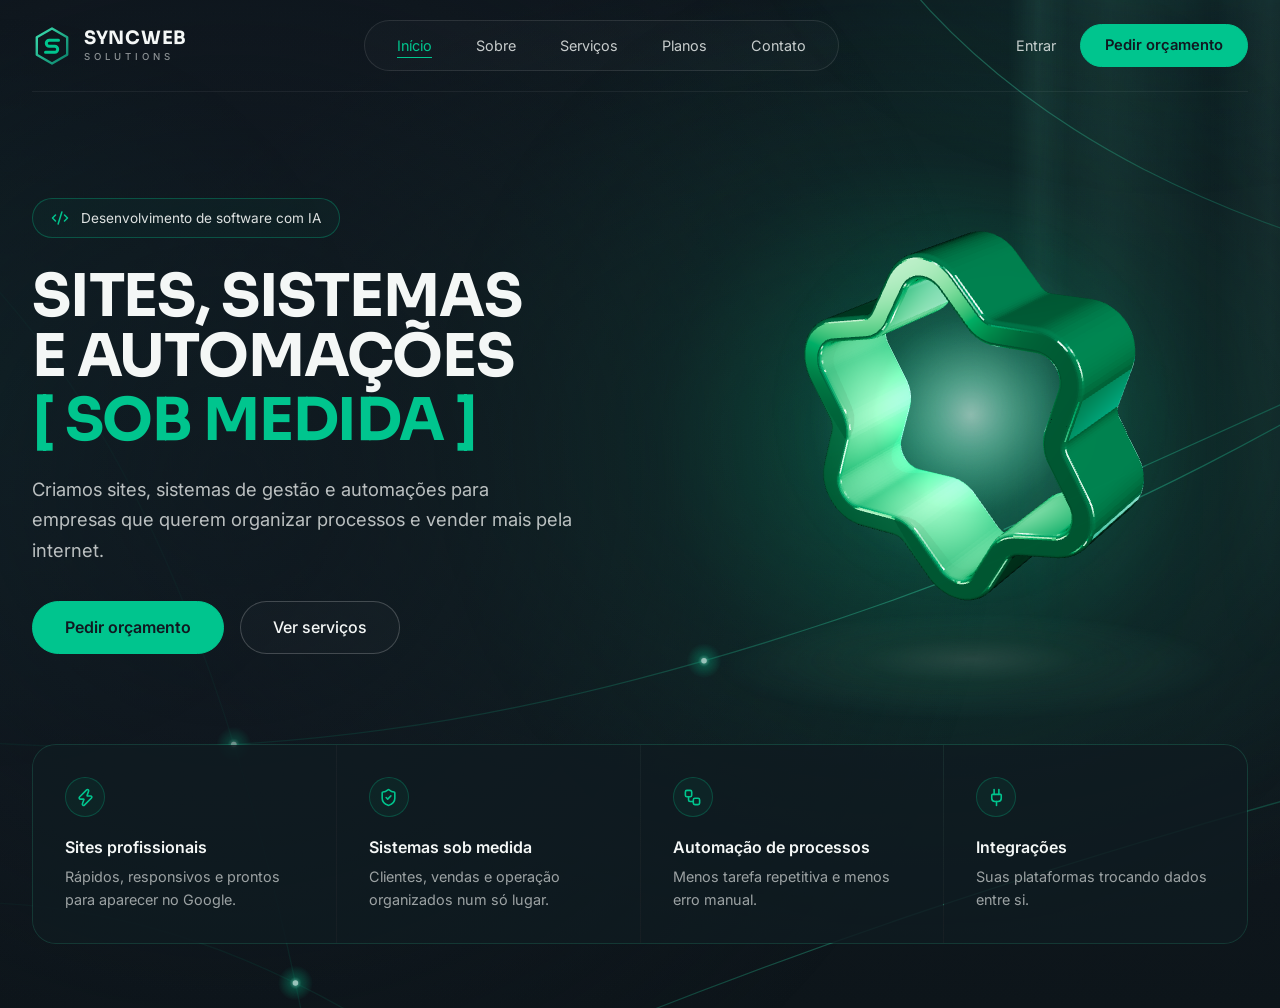
==== index.html @ 6aeb7984 "Versão inicial do site (hero + serviços) Co-Authored-By: Claude Opus 5.5 <noreply@anthropic.com>" ====
<!DOCTYPE html>
<html lang="pt-BR">
  <head>
    <meta charset="UTF-8" />
    <meta name="viewport" content="width=device-width, initial-scale=1" />
    <title>SyncWeb Solutions | Sites, sistemas e automações sob medida</title>
    <meta
      name="description"
      content="Criamos sites, sistemas de gestão e automações para empresas que querem organizar processos e vender mais pela internet."
    />
    <meta name="theme-color" content="#101820" />

    <!-- Fontes -->
    <link rel="preconnect" href="https://fonts.googleapis.com" />
    <link rel="preconnect" href="https://fonts.gstatic.com" crossorigin />
    <link
      href="https://fonts.googleapis.com/css2?family=Inter:wght@400;500;600&family=Sora:wght@600;700&display=swap"
      rel="stylesheet"
    />

    <link rel="stylesheet" href="style.css" />

    <!-- three.js (objeto 3D) fica num arquivo local: não depende de internet -->
    <script src="three.min.js" defer></script>
    <script src="script.js" defer></script>
  </head>

  <body>
    <main>
      <section class="hero" id="inicio">
        <!-- ===================== FUNDO ANIMADO ===================== -->
        <div class="sw-backdrop" aria-hidden="true">
          <!-- iluminação difusa -->
          <div class="sw-depth" style="--d: 10; --ds: 0.18">
            <div class="sw-glow sw-glow--core"></div>
            <div class="sw-glow sw-glow--top"></div>
            <div class="sw-glow sw-glow--low"></div>
            <div class="sw-glow sw-glow--left"></div>
          </div>

          <!-- feixes de luz -->
          <div class="sw-depth" style="--d: 6; --ds: 0.1">
            <div class="sw-beam sw-beam--1"></div>
            <div class="sw-beam sw-beam--2"></div>
            <div class="sw-beam sw-beam--3"></div>
          </div>

          <!-- linhas, trilhas de luz e interseções -->
          <div class="sw-depth" style="--d: 16; --ds: 0.06">
            <svg class="sw-lines" viewBox="0 0 1440 900" preserveAspectRatio="xMidYMid slice">
              <defs>
                <linearGradient id="sw-line-grad" gradientUnits="userSpaceOnUse" x1="0" y1="0" x2="1440" y2="0">
                  <stop offset="0" stop-color="#00C58E" stop-opacity="0" />
                  <stop offset="0.28" stop-color="#00C58E" stop-opacity="0.35" />
                  <stop offset="0.7" stop-color="#3DE0B0" stop-opacity="0.8" />
                  <stop offset="1" stop-color="#00C58E" stop-opacity="0.25" />
                </linearGradient>
                <radialGradient id="sw-node-glow">
                  <stop offset="0" stop-color="#9BFFE2" stop-opacity="0.9" />
                  <stop offset="0.35" stop-color="#00C58E" stop-opacity="0.35" />
                  <stop offset="1" stop-color="#00C58E" stop-opacity="0" />
                </radialGradient>
              </defs>
              <g class="sw-lines__drift">
                <g class="sw-desk-only">
                  <path class="sw-line" d="M-40.0 110.0 C220.0 210.0 380.0 430.0 470.0 960.0" pathLength="1000" style="--o:0.32;--breathe:16s;--draw-delay:0.2s"/>
                  <path class="sw-trail sw-trail--halo" d="M-40.0 110.0 C220.0 210.0 380.0 430.0 470.0 960.0" pathLength="1000" style="--dur:15s;--delay:3s"/>
                  <path class="sw-trail" d="M-40.0 110.0 C220.0 210.0 380.0 430.0 470.0 960.0" pathLength="1000" style="--dur:15s;--delay:3s"/>
                  <path class="sw-trail sw-trail--head" d="M-40.0 110.0 C220.0 210.0 380.0 430.0 470.0 960.0" pathLength="1000" style="--dur:15s;--delay:3s"/>
                </g>
                <g>
                  <path class="sw-line" d="M-80.0 600.0 C300.0 680.0 560.0 640.0 820.0 560.0 C1080.0 480.0 1260.0 380.0 1520.0 210.0" pathLength="1000" style="--o:0.55;--breathe:12s;--draw-delay:0.5s"/>
                  <path class="sw-trail sw-trail--halo" d="M-80.0 600.0 C300.0 680.0 560.0 640.0 820.0 560.0 C1080.0 480.0 1260.0 380.0 1520.0 210.0" pathLength="1000" style="--dur:11s;--delay:0.8s"/>
                  <path class="sw-trail" d="M-80.0 600.0 C300.0 680.0 560.0 640.0 820.0 560.0 C1080.0 480.0 1260.0 380.0 1520.0 210.0" pathLength="1000" style="--dur:11s;--delay:0.8s"/>
                  <path class="sw-trail sw-trail--head" d="M-80.0 600.0 C300.0 680.0 560.0 640.0 820.0 560.0 C1080.0 480.0 1260.0 380.0 1520.0 210.0" pathLength="1000" style="--dur:11s;--delay:0.8s"/>
                </g>
                <g>
                  <path class="sw-line" d="M1010.0 470.0 C1180.0 393.3 1350.0 316.7 1520.0 240.0" pathLength="1000" style="--o:0.5;--breathe:14s;--draw-delay:0.9s"/>
                  <path class="sw-dot" d="M1010.0 470.0 C1180.0 393.3 1350.0 316.7 1520.0 240.0" pathLength="1000" style="--dur:8s;--delay:1.5s"/>
                </g>
                <g>
                  <path class="sw-line" d="M480.0 960.0 C780.0 820.0 1080.0 720.0 1520.0 610.0" pathLength="1000" style="--o:0.45;--breathe:18s;--draw-delay:0.7s"/>
                  <path class="sw-trail sw-trail--halo" d="M480.0 960.0 C780.0 820.0 1080.0 720.0 1520.0 610.0" pathLength="1000" style="--dur:13s;--delay:5s"/>
                  <path class="sw-trail" d="M480.0 960.0 C780.0 820.0 1080.0 720.0 1520.0 610.0" pathLength="1000" style="--dur:13s;--delay:5s"/>
                  <path class="sw-trail sw-trail--head" d="M480.0 960.0 C780.0 820.0 1080.0 720.0 1520.0 610.0" pathLength="1000" style="--dur:13s;--delay:5s"/>
                </g>
                <g>
                  <path class="sw-line" d="M880.0 -40.0 C990.0 150.0 1200.0 250.0 1520.0 300.0" pathLength="1000" style="--o:0.4;--breathe:15s;--draw-delay:1.1s"/>
                  <path class="sw-trail sw-trail--halo" d="M880.0 -40.0 C990.0 150.0 1200.0 250.0 1520.0 300.0" pathLength="1000" style="--dur:9.5s;--delay:7s"/>
                  <path class="sw-trail" d="M880.0 -40.0 C990.0 150.0 1200.0 250.0 1520.0 300.0" pathLength="1000" style="--dur:9.5s;--delay:7s"/>
                  <path class="sw-trail sw-trail--head" d="M880.0 -40.0 C990.0 150.0 1200.0 250.0 1520.0 300.0" pathLength="1000" style="--dur:9.5s;--delay:7s"/>
                  <path class="sw-dot" d="M880.0 -40.0 C990.0 150.0 1200.0 250.0 1520.0 300.0" pathLength="1000" style="--dur:19s;--delay:2s"/>
                </g>
                <g class="sw-desk-only">
                  <path class="sw-line" d="M-40.0 800.0 C240.0 720.0 430.0 790.0 640.0 960.0" pathLength="1000" style="--o:0.3;--breathe:13s;--draw-delay:0.4s"/>
                  <path class="sw-dot" d="M-40.0 800.0 C240.0 720.0 430.0 790.0 640.0 960.0" pathLength="1000" style="--dur:17s;--delay:4s"/>
                </g>
                <g class="sw-node sw-desk-only" style="--dur:4.5s;--delay:0.0s"><circle cx="396.4" cy="641.2" r="14" fill="url(#sw-node-glow)"/><circle cx="396.4" cy="641.2" r="2.2" fill="#C9FFF0"/></g>
                <g class="sw-node sw-desk-only" style="--dur:5.6s;--delay:-1.3s"><circle cx="445.5" cy="831.4" r="14" fill="url(#sw-node-glow)"/><circle cx="445.5" cy="831.4" r="2.2" fill="#C9FFF0"/></g>
                <g class="sw-node" style="--dur:6.7s;--delay:-2.6s"><circle cx="1356.1" cy="313.9" r="14" fill="url(#sw-node-glow)"/><circle cx="1356.1" cy="313.9" r="2.2" fill="#C9FFF0"/></g>
                <g class="sw-node" style="--dur:7.8s;--delay:-3.9s"><circle cx="1410.9" cy="280.1" r="14" fill="url(#sw-node-glow)"/><circle cx="1410.9" cy="280.1" r="2.2" fill="#C9FFF0"/></g>
                <g class="sw-node" style="--dur:4.5s;--delay:-5.2s"><circle cx="1424.8" cy="282.9" r="14" fill="url(#sw-node-glow)"/><circle cx="1424.8" cy="282.9" r="2.2" fill="#C9FFF0"/></g>
                <g class="sw-node" style="--dur:5.6s;--delay:-6.5s"><circle cx="771.2" cy="574.5" r="14" fill="url(#sw-node-glow)"/><circle cx="771.2" cy="574.5" r="2.2" fill="#C9FFF0"/></g>
                <g class="sw-node" style="--dur:6.7s;--delay:-7.8s"><circle cx="1386.1" cy="300.4" r="14" fill="url(#sw-node-glow)"/><circle cx="1386.1" cy="300.4" r="2.2" fill="#C9FFF0"/></g>
              </g>
            </svg>
          </div>

          <!-- partículas -->
          <div class="sw-depth" style="--d: 26; --ds: -0.08">
            <span class="sw-particle" style="left:92.2%;top:33.1%;--s:1.4px;--o:0.71;--dx:1px;--dur:13.0s;--delay:-13.5s"></span>
            <span class="sw-particle" style="left:25.7%;top:64.8%;--s:2.1px;--o:0.76;--dx:-10px;--dur:13.4s;--delay:-12.7s"></span>
            <span class="sw-particle" style="left:50.6%;top:64.7%;--s:1.8px;--o:0.81;--dx:12px;--dur:11.1s;--delay:-9.2s"></span>
            <span class="sw-particle" style="left:31.5%;top:61.5%;--s:2.0px;--o:0.81;--dx:16px;--dur:13.4s;--delay:-6.0s"></span>
            <span class="sw-particle" style="left:17.3%;top:22.2%;--s:1.5px;--o:0.56;--dx:-8px;--dur:18.4s;--delay:-10.0s"></span>
            <span class="sw-particle" style="left:90.1%;top:14.7%;--s:1.5px;--o:0.63;--dx:0px;--dur:13.8s;--delay:-3.5s"></span>
            <span class="sw-particle" style="left:6.2%;top:39.2%;--s:1.6px;--o:0.68;--dx:17px;--dur:14.6s;--delay:-3.0s"></span>
            <span class="sw-particle" style="left:61.6%;top:39.2%;--s:1.8px;--o:0.52;--dx:1px;--dur:15.5s;--delay:-4.2s"></span>
            <span class="sw-particle" style="left:22.3%;top:79.0%;--s:2.1px;--o:0.67;--dx:1px;--dur:14.5s;--delay:-12.4s"></span>
            <span class="sw-particle" style="left:19.9%;top:66.7%;--s:1.5px;--o:0.64;--dx:-6px;--dur:13.0s;--delay:-7.0s"></span>
            <span class="sw-particle" style="left:39.1%;top:18.9%;--s:2.5px;--o:0.39;--dx:-4px;--dur:11.4s;--delay:-1.4s"></span>
            <span class="sw-particle" style="left:12.8%;top:60.6%;--s:1.3px;--o:0.58;--dx:4px;--dur:11.2s;--delay:-16.6s"></span>
            <span class="sw-particle" style="left:39.6%;top:80.8%;--s:2.6px;--o:0.73;--dx:-9px;--dur:10.1s;--delay:-4.5s"></span>
            <span class="sw-particle" style="left:48.1%;top:59.3%;--s:1.4px;--o:0.72;--dx:-0px;--dur:16.2s;--delay:-4.3s"></span>
            <span class="sw-particle" style="left:13.4%;top:39.9%;--s:2.6px;--o:0.41;--dx:-0px;--dur:10.0s;--delay:-16.4s"></span>
            <span class="sw-particle" style="left:92.3%;top:11.7%;--s:2.6px;--o:0.44;--dx:19px;--dur:15.1s;--delay:-12.2s"></span>
          </div>

          <div class="sw-grain"></div>
          <div class="sw-scrim"></div>
        </div>

        <!-- ===================== CONTEÚDO ===================== -->
        <div class="hero__inner">
          <header class="nav">
            <a href="#inicio" class="marca" aria-label="SyncWeb Solutions, página inicial">
              <svg width="40" height="40" viewBox="0 0 40 40" aria-hidden="true">
                <defs>
                  <linearGradient id="sw-logo" x1="0" y1="0" x2="1" y2="1">
                    <stop offset="0" stop-color="#3DE0B0" />
                    <stop offset="1" stop-color="#087F68" />
                  </linearGradient>
                </defs>
                <path d="M20 2.5 35.2 11.25v17.5L20 37.5 4.8 28.75v-17.5Z" fill="none" stroke="url(#sw-logo)" stroke-width="2.4" stroke-linejoin="round" />
                <path d="M26.5 14.2h-9.2a3 3 0 0 0 0 6h5.4a3 3 0 0 1 0 6h-9.2" fill="none" stroke="#00C58E" stroke-width="3" stroke-linecap="round" stroke-linejoin="round" />
              </svg>
              <span>
                <span class="marca__nome">SYNCWEB</span>
                <span class="marca__sub">SOLUTIONS</span>
              </span>
            </a>

            <nav aria-label="Principal">
              <ul class="nav__links">
                <li><a href="#inicio" aria-current="page">Início</a></li>
                <li><a href="#sobre">Sobre</a></li>
                <li><a href="#servicos">Serviços</a></li>
                <li><a href="#planos">Planos</a></li>
                <li><a href="#contato">Contato</a></li>
              </ul>
            </nav>

            <div class="nav__acoes">
              <a href="#entrar" class="nav__entrar">Entrar</a>
              <a href="#contato" class="btn btn--primario">Pedir orçamento</a>
            </div>

            <button type="button" class="nav__menu-btn" aria-expanded="false" aria-controls="menu-mobile" aria-label="Abrir menu">
              <svg class="icone icone-abrir" viewBox="0 0 24 24" aria-hidden="true"><path d="M4 5h16" /><path d="M4 12h16" /><path d="M4 19h16" /></svg>
              <svg class="icone icone-fechar" viewBox="0 0 24 24" aria-hidden="true"><path d="M18 6 6 18" /><path d="m6 6 12 12" /></svg>
            </button>

            <nav id="menu-mobile" class="nav__mobile" aria-label="Menu" hidden>
              <a href="#inicio">Início</a>
              <a href="#sobre">Sobre</a>
              <a href="#servicos">Serviços</a>
              <a href="#planos">Planos</a>
              <a href="#contato">Contato</a>
              <a href="#entrar">Entrar</a>
              <a href="#contato" class="btn btn--primario">Pedir orçamento</a>
            </nav>
          </header>

          <div class="hero__grid">
            <div class="hero__conteudo">
              <p class="selo">
                <svg class="icone" viewBox="0 0 24 24" aria-hidden="true"><path d="m18 16 4-4-4-4" /><path d="m6 8-4 4 4 4" /><path d="m14.5 4-5 16" /></svg>
                Desenvolvimento de software com IA
              </p>

              <h1 class="hero__titulo">
                Sites, sistemas<br />e automações
                <span class="hero__titulo-destaque">[ sob medida ]</span>
              </h1>

              <p class="hero__texto">
                Criamos sites, sistemas de gestão e automações para empresas que querem organizar processos e vender
                mais pela internet.
              </p>

              <div class="hero__botoes">
                <a href="#contato" class="btn btn--primario btn--grande">Pedir orçamento</a>
                <a href="#servicos" class="btn btn--secundario btn--grande">Ver serviços</a>
              </div>
            </div>

            <!-- OBJETO 3D: o script.js cria o canvas dentro de .sw-star__canvas -->
            <div class="hero__visual">
              <div class="sw-star" id="sw-star" aria-hidden="true">
                <svg class="sw-star__fallback" viewBox="0 0 200 200">
                  <defs>
                    <linearGradient id="sw-star-fill" x1="0" y1="0" x2="1" y2="1">
                      <stop offset="0" stop-color="#7dffd6" />
                      <stop offset="0.45" stop-color="#00C58E" />
                      <stop offset="1" stop-color="#087F68" />
                    </linearGradient>
                    <radialGradient id="sw-star-core">
                      <stop offset="0" stop-color="#bfffe9" stop-opacity="0.9" />
                      <stop offset="0.5" stop-color="#00C58E" stop-opacity="0.25" />
                      <stop offset="1" stop-color="#00C58E" stop-opacity="0" />
                    </radialGradient>
                  </defs>
                  <circle cx="100" cy="100" r="62" fill="url(#sw-star-core)" />
                  <path fill="url(#sw-star-fill)" fill-rule="evenodd" d="M115.35 31.39 L112.61 28.39 L109.33 26.00 L105.60 24.39 L101.62 23.62 L97.55 23.67 L93.62 24.67 L89.96 26.42 L86.78 28.95 L84.16 32.06 L81.79 35.37 L79.41 38.68 L77.04 41.98 L74.66 45.29 L72.08 48.43 L68.50 50.28 L64.46 50.79 L60.41 51.19 L56.36 51.59 L52.31 51.99 L48.26 52.40 L44.29 53.27 L40.58 54.92 L37.32 57.34 L34.66 60.41 L32.68 63.96 L31.57 67.86 L31.26 71.91 L31.86 75.93 L33.24 79.75 L34.92 83.46 L36.60 87.17 L38.28 90.88 L39.95 94.59 L41.38 98.39 L41.19 102.42 L39.61 106.17 L37.93 109.88 L36.26 113.59 L34.58 117.30 L32.90 121.01 L31.68 124.88 L31.25 128.92 L31.72 132.96 L33.04 136.79 L35.12 140.28 L37.95 143.20 L41.30 145.49 L45.08 146.98 L49.08 147.69 L53.13 148.09 L57.19 148.49 L61.24 148.89 L65.29 149.30 L69.29 149.96 L72.69 152.14 L75.15 155.38 L77.52 158.69 L79.90 162.00 L82.27 165.31 L84.65 168.61 L87.39 171.61 L90.67 174.00 L94.40 175.61 L98.38 176.38 L102.45 176.33 L106.38 175.33 L110.04 173.58 L113.22 171.05 L115.84 167.94 L118.21 164.63 L120.59 161.32 L122.96 158.02 L125.34 154.71 L127.92 151.57 L131.50 149.72 L135.54 149.21 L139.59 148.81 L143.64 148.41 L147.69 148.01 L151.74 147.60 L155.71 146.73 L159.42 145.08 L162.68 142.66 L165.34 139.59 L167.32 136.04 L168.43 132.14 L168.74 128.09 L168.14 124.07 L166.76 120.25 L165.08 116.54 L163.40 112.83 L161.72 109.12 L160.05 105.41 L158.62 101.61 L158.81 97.58 L160.39 93.83 L162.07 90.12 L163.74 86.41 L165.42 82.70 L167.10 78.99 L168.32 75.12 L168.75 71.08 L168.28 67.04 L166.96 63.21 L164.88 59.72 L162.05 56.80 L158.70 54.51 L154.92 53.02 L150.92 52.31 L146.87 51.91 L142.81 51.51 L138.76 51.11 L134.71 50.70 L130.71 50.04 L127.31 47.86 L124.85 44.62 L122.48 41.31 L120.10 38.00 L117.73 34.69 Z M110.11 35.64 L108.11 33.42 L105.98 31.86 L103.61 30.84 L101.02 30.34 L98.43 30.37 L95.91 31.01 L93.54 32.14 L91.48 33.79 L89.49 36.20 L87.27 39.31 L84.90 42.61 L82.52 45.92 L80.01 49.41 L76.33 53.67 L70.49 56.72 L65.22 57.49 L61.08 57.91 L57.03 58.31 L52.97 58.71 L49.32 59.06 L46.40 59.68 L43.99 60.75 L41.91 62.29 L40.18 64.29 L38.91 66.54 L38.21 69.05 L38.00 71.66 L38.40 74.27 L39.50 77.20 L41.07 80.68 L42.75 84.39 L44.43 88.10 L46.19 92.01 L48.04 97.34 L47.77 103.91 L45.80 108.87 L44.08 112.66 L42.41 116.37 L40.73 120.08 L39.21 123.42 L38.28 126.26 L38.00 128.88 L38.30 131.46 L39.16 133.95 L40.48 136.18 L42.30 138.03 L44.46 139.52 L46.92 140.48 L50.01 141.00 L53.80 141.37 L57.85 141.77 L61.91 142.18 L66.18 142.60 L71.72 143.66 L77.28 147.19 L80.58 151.37 L83.01 154.75 L85.38 158.06 L87.76 161.37 L89.89 164.36 L91.89 166.58 L94.02 168.14 L96.39 169.16 L98.98 169.66 L101.57 169.63 L104.09 168.99 L106.46 167.86 L108.52 166.21 L110.51 163.80 L112.73 160.69 L115.10 157.39 L117.48 154.08 L119.99 150.59 L123.67 146.33 L129.51 143.28 L134.78 142.51 L138.92 142.09 L142.97 141.69 L147.03 141.29 L150.68 140.94 L153.60 140.32 L156.01 139.25 L158.09 137.71 L159.82 135.71 L161.09 133.46 L161.79 130.95 L162.00 128.34 L161.60 125.73 L160.50 122.80 L158.93 119.32 L157.25 115.61 L155.57 111.90 L153.81 107.99 L151.96 102.66 L152.23 96.09 L154.20 91.13 L155.92 87.34 L157.59 83.63 L159.27 79.92 L160.79 76.58 L161.72 73.74 L162.00 71.12 L161.70 68.54 L160.84 66.05 L159.52 63.82 L157.70 61.97 L155.54 60.48 L153.08 59.52 L149.99 59.00 L146.20 58.63 L142.15 58.23 L138.09 57.82 L133.82 57.40 L128.28 56.34 L122.72 52.81 L119.42 48.63 L116.99 45.25 L114.62 41.94 L112.24 38.63 Z" />
                </svg>
                <div class="sw-star__canvas"></div>
              </div>
            </div>
          </div>

          <div class="diferenciais" id="servicos">
            <div class="diferencial">
              <span class="diferencial__icone">
                <svg class="icone" viewBox="0 0 24 24" aria-hidden="true"><path d="M15.914 4a1.5 1.5 0 00-2.474-1.561l-9 9A1.5 1.5 0 005.5 14h4.002a.5.5 0 01.471.666L8.086 20a1.5 1.5 0 002.475 1.56l9-9A1.5 1.5 0 0018.5 10h-3.997a.5.5 0 01-.472-.667z" /></svg>
              </span>
              <h2>Sites profissionais</h2>
              <p>Rápidos, responsivos e prontos para aparecer no Google.</p>
            </div>
            <div class="diferencial">
              <span class="diferencial__icone">
                <svg class="icone" viewBox="0 0 24 24" aria-hidden="true"><path d="M20 13c0 5-3.5 7.5-7.66 8.95a1 1 0 0 1-.67-.01C7.5 20.5 4 18 4 13V6a1 1 0 0 1 1-1c2 0 4.5-1.2 6.24-2.72a1.17 1.17 0 0 1 1.52 0C14.51 3.81 17 5 19 5a1 1 0 0 1 1 1z" /><path d="m9 12 2 2 4-4" /></svg>
              </span>
              <h2>Sistemas sob medida</h2>
              <p>Clientes, vendas e operação organizados num só lugar.</p>
            </div>
            <div class="diferencial">
              <span class="diferencial__icone">
                <svg class="icone" viewBox="0 0 24 24" aria-hidden="true"><rect width="8" height="8" x="3" y="3" rx="2" /><path d="M7 11v4a2 2 0 0 0 2 2h4" /><rect width="8" height="8" x="13" y="13" rx="2" /></svg>
              </span>
              <h2>Automação de processos</h2>
              <p>Menos tarefa repetitiva e menos erro manual.</p>
            </div>
            <div class="diferencial">
              <span class="diferencial__icone">
                <svg class="icone" viewBox="0 0 24 24" aria-hidden="true"><path d="M12 22v-5" /><path d="M15 8V2" /><path d="M17 8a1 1 0 0 1 1 1v4a4 4 0 0 1-4 4h-4a4 4 0 0 1-4-4V9a1 1 0 0 1 1-1z" /><path d="M9 8V2" /></svg>
              </span>
              <h2>Integrações</h2>
              <p>Suas plataformas trocando dados entre si.</p>
            </div>
          </div>
        </div>
      </section>
    </main>
  </body>
</html>
---- style.css ----
/* =====================================================================
   SYNCWEB SOLUTIONS | style.css
   1. Tokens e base
   2. Layout da Hero (navegação, texto, botões, diferenciais)
   3. Fundo animado (gradientes, feixes, linhas, partículas)
   4. Objeto 3D
   5. Responsivo
   6. Reduzir movimento
   ===================================================================== */

/* ---------- 1. tokens e base ---------- */
:root {
  --grafite: #101820;
  --grafite-2: #202d35;
  --esmeralda: #00c58e;
  --esmeralda-escuro: #087f68;
  --gelo: #f4f7f6;
  --gelo-80: rgba(244, 247, 246, 0.8);
  --gelo-60: rgba(244, 247, 246, 0.62);
  --borda: rgba(255, 255, 255, 0.1);

  --fonte-titulo: "Sora", "Inter", system-ui, sans-serif;
  --fonte-texto: "Inter", system-ui, -apple-system, "Segoe UI", sans-serif;

  --largura: 1280px;
  --raio: 24px;
}

*,
*::before,
*::after {
  box-sizing: border-box;
}

html {
  background: var(--grafite);
  color-scheme: dark;
  -webkit-text-size-adjust: 100%;
}

body {
  margin: 0;
  font-family: var(--fonte-texto);
  color: var(--gelo);
  background: var(--grafite);
  -webkit-font-smoothing: antialiased;
  -moz-osx-font-smoothing: grayscale;
}

a {
  color: inherit;
  text-decoration: none;
}

svg {
  display: block;
}

:focus-visible {
  outline: 2px solid var(--esmeralda);
  outline-offset: 3px;
  border-radius: 8px;
}

.icone {
  width: 20px;
  height: 20px;
  fill: none;
  stroke: currentColor;
  stroke-width: 2;
  stroke-linecap: round;
  stroke-linejoin: round;
  flex: none;
}

/* ---------- 2. layout da Hero ---------- */
.hero {
  position: relative;
  isolation: isolate;
  overflow: hidden;
  background: var(--grafite);
}

.hero__inner {
  position: relative;
  z-index: 1;
  max-width: var(--largura);
  margin: 0 auto;
  padding: 0 32px;
}

/* navegação */
.nav {
  position: relative;
  display: flex;
  align-items: center;
  justify-content: space-between;
  gap: 24px;
  padding: 20px 0;
  border-bottom: 1px solid rgba(255, 255, 255, 0.06);
}

.marca {
  display: flex;
  align-items: center;
  gap: 12px;
}
.marca__nome {
  display: block;
  font-family: var(--fonte-titulo);
  font-weight: 700;
  font-size: 1.15rem;
  letter-spacing: 0.04em;
  line-height: 1;
}
.marca__sub {
  display: block;
  margin-top: 5px;
  font-size: 0.6rem;
  font-weight: 500;
  letter-spacing: 0.42em;
  color: rgba(244, 247, 246, 0.55);
  line-height: 1;
}

.nav__links {
  display: flex;
  gap: 4px;
  margin: 0;
  padding: 6px 12px;
  list-style: none;
  border: 1px solid var(--borda);
  border-radius: 999px;
  background: rgba(255, 255, 255, 0.02);
}
.nav__links a {
  position: relative;
  display: block;
  padding: 10px 20px;
  font-size: 0.9rem;
  color: var(--gelo-80);
  border-radius: 999px;
  transition: color 0.25s ease;
}
.nav__links a:hover {
  color: var(--gelo);
}
.nav__links a[aria-current="page"] {
  color: var(--esmeralda);
}
.nav__links a[aria-current="page"]::after {
  content: "";
  position: absolute;
  left: 20px;
  right: 20px;
  bottom: 6px;
  height: 1px;
  background: var(--esmeralda);
}

.nav__acoes {
  display: flex;
  align-items: center;
  gap: 24px;
}
.nav__entrar {
  font-size: 0.9rem;
  color: var(--gelo-80);
  transition: color 0.25s ease;
}
.nav__entrar:hover {
  color: var(--gelo);
}

.nav__menu-btn {
  display: none;
  place-items: center;
  width: 44px;
  height: 44px;
  padding: 0;
  color: var(--gelo);
  background: transparent;
  border: 1px solid var(--borda);
  border-radius: 50%;
  cursor: pointer;
}
.nav__menu-btn .icone-fechar {
  display: none;
}
.nav__menu-btn[aria-expanded="true"] .icone-abrir {
  display: none;
}
.nav__menu-btn[aria-expanded="true"] .icone-fechar {
  display: block;
}

.nav__mobile {
  position: absolute;
  left: 0;
  right: 0;
  top: 100%;
  z-index: 20;
  margin-top: 8px;
  padding: 12px;
  background: rgba(32, 45, 53, 0.97);
  border: 1px solid var(--borda);
  border-radius: 18px;
  box-shadow: 0 30px 60px -20px rgba(0, 0, 0, 0.6);
}
.nav__mobile[hidden] {
  display: none;
}
.nav__mobile a:not(.btn) {
  display: block;
  padding: 13px 16px;
  color: rgba(244, 247, 246, 0.86);
  border-radius: 12px;
}
.nav__mobile a:not(.btn):hover {
  background: rgba(255, 255, 255, 0.05);
}
.nav__mobile .btn {
  width: 100%;
  justify-content: center;
  margin-top: 8px;
}

/* botões */
.btn {
  display: inline-flex;
  align-items: center;
  gap: 10px;
  padding: 12px 24px;
  font: inherit;
  font-size: 0.92rem;
  font-weight: 600;
  line-height: 1.2;
  border-radius: 999px;
  cursor: pointer;
  transition: background-color 0.25s ease, border-color 0.25s ease, box-shadow 0.35s ease, transform 0.2s ease;
}
.btn:active {
  transform: translateY(1px);
}
.btn--primario {
  color: var(--grafite);
  background: var(--esmeralda);
  border: 1px solid var(--esmeralda);
}
.btn--primario:hover {
  background: #1fd9a5;
  box-shadow: 0 0 0 6px rgba(0, 197, 142, 0.12), 0 10px 30px -8px rgba(0, 197, 142, 0.55);
}
.btn--secundario {
  color: var(--gelo);
  font-weight: 500;
  background: rgba(255, 255, 255, 0.02);
  border: 1px solid rgba(255, 255, 255, 0.2);
}
.btn--secundario:hover {
  border-color: rgba(0, 197, 142, 0.6);
  background: rgba(0, 197, 142, 0.06);
}
.btn--grande {
  padding: 16px 32px;
  font-size: 1rem;
}

/* conteúdo principal */
.hero__grid {
  display: grid;
  grid-template-columns: minmax(0, 1.02fr) minmax(0, 1fr);
  align-items: center;
  padding-top: 24px;
}

.hero__conteudo {
  max-width: 640px;
}

.selo {
  display: inline-flex;
  align-items: center;
  gap: 12px;
  margin: 0;
  padding: 10px 18px;
  font-size: 0.85rem;
  color: rgba(244, 247, 246, 0.9);
  border: 1px solid rgba(0, 197, 142, 0.3);
  border-radius: 999px;
  background: rgba(0, 197, 142, 0.04);
}
.selo .icone {
  width: 18px;
  height: 18px;
  color: var(--esmeralda);
}

.hero__titulo {
  margin: 28px 0 0;
  font-family: var(--fonte-titulo);
  font-weight: 700;
  font-size: clamp(2.35rem, 4.6vw, 4.3rem);
  line-height: 1.02;
  letter-spacing: -0.02em;
  text-transform: uppercase;
}
.hero__titulo-destaque {
  display: block;
  margin-top: 4px;
  color: var(--esmeralda);
}

.hero__texto {
  max-width: 34rem;
  margin: 24px 0 0;
  font-size: 1.15rem;
  line-height: 1.65;
  color: rgba(244, 247, 246, 0.75);
}

.hero__botoes {
  display: flex;
  flex-wrap: wrap;
  gap: 16px;
  margin-top: 36px;
}

.hero__visual {
  position: relative;
  height: 620px;
  margin-right: -48px;
}

/* faixa de diferenciais */
.diferenciais {
  display: grid;
  grid-template-columns: repeat(4, minmax(0, 1fr));
  gap: 1px;
  margin: 8px 0 64px;
  overflow: hidden;
  border: 1px solid rgba(0, 197, 142, 0.15);
  border-radius: var(--raio);
  background: rgba(255, 255, 255, 0.04);
}
.diferencial {
  padding: 32px;
  background: rgba(15, 26, 32, 0.86);
}
.diferencial__icone {
  display: grid;
  place-items: center;
  width: 40px;
  height: 40px;
  color: var(--esmeralda);
  border: 1px solid rgba(0, 197, 142, 0.25);
  border-radius: 50%;
  background: rgba(0, 197, 142, 0.06);
}
.diferencial__icone .icone {
  width: 19px;
  height: 19px;
}
.diferencial h2 {
  margin: 20px 0 0;
  font-size: 1rem;
  font-weight: 600;
}
.diferencial p {
  margin: 8px 0 0;
  font-size: 0.9rem;
  line-height: 1.6;
  color: var(--gelo-60);
}

/* ---------- 3. fundo animado ---------- */
/* Só usa transform, opacity e stroke-dashoffset: leve para a GPU. */
.sw-backdrop {
  --sw-focus-x: 70%; /* centro da iluminação (onde fica o objeto 3D) */
  --sw-focus-y: 44%;
  --sw-px: 0; /* posição do mouse (-1 a 1), escrita pelo script.js */
  --sw-py: 0;
  --sw-sy: 0; /* rolagem em px, escrita pelo script.js */

  position: absolute;
  inset: 0;
  z-index: 0;
  overflow: hidden;
  pointer-events: none;
  background:
    radial-gradient(90% 70% at var(--sw-focus-x) var(--sw-focus-y), #0f2a26 0%, rgba(16, 24, 32, 0) 70%),
    linear-gradient(180deg, #0e161d 0%, var(--grafite) 55%, #0c1419 100%);
}

/* cada camada tem uma profundidade (--d) diferente para o parallax */
.sw-depth {
  position: absolute;
  inset: -6%;
  transform: translate3d(
    calc(var(--sw-px) * var(--d, 10) * -1px),
    calc(var(--sw-py) * var(--d, 10) * -1px + var(--sw-sy) * var(--ds, 0) * 1px),
    0
  );
  transition: transform 1.6s cubic-bezier(0.16, 1, 0.3, 1);
  will-change: transform;
}

/* gradientes luminosos */
.sw-glow {
  position: absolute;
  border-radius: 50%;
  will-change: transform, opacity;
}
.sw-glow--core {
  /* luz difusa atrás do objeto 3D */
  width: min(78vmax, 1200px);
  aspect-ratio: 1;
  left: var(--sw-focus-x);
  top: var(--sw-focus-y);
  translate: -50% -50%;
  background: radial-gradient(
    closest-side,
    rgba(0, 197, 142, 0.34) 0%,
    rgba(0, 197, 142, 0.16) 32%,
    rgba(8, 127, 104, 0.08) 55%,
    rgba(8, 127, 104, 0) 100%
  );
  animation: sw-glow-core 8s ease-in-out infinite alternate; /* ciclo completo: 16 s */
}
.sw-glow--top {
  width: min(70vmax, 1000px);
  aspect-ratio: 1.3;
  right: -18%;
  top: -38%;
  background: radial-gradient(closest-side, rgba(61, 224, 176, 0.2), rgba(0, 197, 142, 0.06) 50%, rgba(0, 197, 142, 0) 100%);
  animation: sw-glow-top 9.5s ease-in-out -3s infinite alternate; /* 19 s */
}
.sw-glow--low {
  width: min(80vmax, 1200px);
  aspect-ratio: 2;
  left: 20%;
  bottom: -40%;
  background: radial-gradient(closest-side, rgba(8, 127, 104, 0.26), rgba(8, 127, 104, 0.08) 55%, rgba(8, 127, 104, 0) 100%);
  animation: sw-glow-low 10s ease-in-out -5s infinite alternate; /* 20 s */
}
.sw-glow--left {
  /* bem fraco, atrás do texto */
  width: min(60vmax, 820px);
  aspect-ratio: 1;
  left: -22%;
  top: 6%;
  background: radial-gradient(closest-side, rgba(0, 197, 142, 0.08), rgba(0, 197, 142, 0) 100%);
  animation: sw-glow-left 6.5s ease-in-out -2s infinite alternate; /* 13 s */
}

@keyframes sw-glow-core {
  0% { transform: translate3d(-3%, 2%, 0) scale(0.92); opacity: 0.8; }
  50% { transform: translate3d(1.5%, -2.5%, 0) scale(1.05); opacity: 1; }
  100% { transform: translate3d(4%, 1.5%, 0) scale(0.98); opacity: 0.88; }
}
@keyframes sw-glow-top {
  0% { transform: translate3d(0, 0, 0) scale(1); opacity: 0.7; }
  100% { transform: translate3d(-8%, 6%, 0) scale(1.12); opacity: 1; }
}
@keyframes sw-glow-low {
  0% { transform: translate3d(-6%, 0, 0) scale(1.05); opacity: 0.75; }
  100% { transform: translate3d(8%, -5%, 0) scale(0.94); opacity: 1; }
}
@keyframes sw-glow-left {
  0% { transform: translate3d(0, -3%, 0) scale(0.95); opacity: 0.6; }
  100% { transform: translate3d(5%, 4%, 0) scale(1.08); opacity: 1; }
}

/* feixes de luz no canto superior direito */
.sw-beam {
  position: absolute;
  top: -30%;
  height: 120%;
  transform-origin: 50% 0;
  background: linear-gradient(90deg, rgba(125, 255, 214, 0) 0%, rgba(125, 255, 214, 0.1) 50%, rgba(125, 255, 214, 0) 100%);
  -webkit-mask-image: linear-gradient(180deg, #000 0%, rgba(0, 0, 0, 0.6) 40%, transparent 80%);
  mask-image: linear-gradient(180deg, #000 0%, rgba(0, 0, 0, 0.6) 40%, transparent 80%);
  will-change: transform, opacity;
}
.sw-beam--1 { right: 10%; width: 16vw; --r0: 30deg; --r1: 34deg; animation: sw-beam 8.5s ease-in-out infinite alternate; }
.sw-beam--2 { right: 2%; width: 9vw; --r0: 36deg; --r1: 31deg; animation: sw-beam 7s ease-in-out -2.5s infinite alternate; }
.sw-beam--3 { right: 20%; width: 5vw; --r0: 26deg; --r1: 29deg; animation: sw-beam 9.5s ease-in-out -6s infinite alternate; }

@keyframes sw-beam {
  0% { transform: rotate(var(--r0)); opacity: 0.45; }
  100% { transform: rotate(var(--r1)); opacity: 1; }
}

/* linhas geométricas */
.sw-lines {
  position: absolute;
  inset: 0;
  width: 100%;
  height: 100%;
  overflow: visible;
}
.sw-lines__drift {
  animation: sw-lines-drift 10s ease-in-out infinite alternate; /* 20 s */
}
@keyframes sw-lines-drift {
  0% { transform: translate(-14px, 8px); }
  100% { transform: translate(16px, -10px); }
}

/* traço base: se desenha na abertura e depois "respira" */
.sw-line {
  fill: none;
  stroke: url(#sw-line-grad);
  stroke-width: 1;
  stroke-dasharray: 1000;
  stroke-dashoffset: 1000;
  opacity: var(--o, 0.4);
  animation:
    sw-line-draw 2.6s cubic-bezier(0.65, 0, 0.35, 1) var(--draw-delay, 0s) forwards,
    sw-line-breathe var(--breathe, 14s) ease-in-out calc(var(--draw-delay, 0s) + 2.6s) infinite;
}
@keyframes sw-line-draw {
  to { stroke-dashoffset: 0; }
}
@keyframes sw-line-breathe {
  0%, 100% { opacity: var(--o, 0.4); }
  50% { opacity: calc(var(--o, 0.4) * 0.45); }
}

/* trilha luminosa (cometa): halo largo + núcleo + cabeça */
.sw-trail {
  fill: none;
  stroke: #7dffd6;
  stroke-width: 1.4;
  stroke-linecap: round;
  stroke-dasharray: 70 1400;
  stroke-dashoffset: 70;
  opacity: 0;
  animation: sw-travel var(--dur, 11s) cubic-bezier(0.45, 0, 0.3, 1) var(--delay, 0s) infinite;
}
.sw-trail--halo {
  stroke: rgba(0, 197, 142, 0.35);
  stroke-width: 6;
}
.sw-trail--head {
  stroke: #e6fff7;
  stroke-width: 3;
  stroke-dasharray: 0.5 1600;
  stroke-dashoffset: 0;
  animation-name: sw-travel-head;
}
@keyframes sw-travel {
  0% { stroke-dashoffset: 70; opacity: 0; }
  8% { opacity: 1; }
  52% { opacity: 1; }
  62% { stroke-dashoffset: -1000; opacity: 0; }
  100% { stroke-dashoffset: -1000; opacity: 0; }
}
@keyframes sw-travel-head {
  0% { stroke-dashoffset: 0; opacity: 0; }
  8% { opacity: 1; }
  52% { opacity: 1; }
  62% { stroke-dashoffset: -1070; opacity: 0; }
  100% { stroke-dashoffset: -1070; opacity: 0; }
}

/* ponto de luz solitário, mais lento */
.sw-dot {
  fill: none;
  stroke: #c9fff0;
  stroke-width: 3.2;
  stroke-linecap: round;
  stroke-dasharray: 0.5 1600;
  stroke-dashoffset: 0;
  opacity: 0;
  animation: sw-dot var(--dur, 16s) linear var(--delay, 0s) infinite;
}
@keyframes sw-dot {
  0% { stroke-dashoffset: 0; opacity: 0; }
  10% { opacity: 0.9; }
  85% { opacity: 0.9; }
  100% { stroke-dashoffset: -1000; opacity: 0; }
}

/* brilho nos pontos de interseção */
.sw-node {
  transform-box: fill-box;
  transform-origin: center;
  animation: sw-node var(--dur, 5s) ease-in-out var(--delay, 0s) infinite;
}
@keyframes sw-node {
  0%, 100% { opacity: 0.35; transform: scale(0.75); }
  50% { opacity: 1; transform: scale(1.2); }
}

/* partículas */
.sw-particle {
  position: absolute;
  width: var(--s, 2px);
  height: var(--s, 2px);
  border-radius: 50%;
  background: #a8ffe6;
  box-shadow: 0 0 6px 1px rgba(0, 197, 142, 0.55);
  opacity: 0;
  animation: sw-rise var(--dur, 14s) linear var(--delay, 0s) infinite;
  will-change: transform, opacity;
}
@keyframes sw-rise {
  0% { transform: translate3d(0, 0, 0); opacity: 0; }
  15% { opacity: var(--o, 0.6); }
  80% { opacity: var(--o, 0.6); }
  100% { transform: translate3d(var(--dx, 0), -80px, 0); opacity: 0; }
}

/* acabamento: grão e véu de leitura atrás do texto */
.sw-grain {
  position: absolute;
  inset: 0;
  opacity: 0.06;
  mix-blend-mode: overlay;
  background-image: url("data:image/svg+xml,%3Csvg xmlns='http://www.w3.org/2000/svg' width='180' height='180'%3E%3Cfilter id='n'%3E%3CfeTurbulence type='fractalNoise' baseFrequency='.9' numOctaves='2' stitchTiles='stitch'/%3E%3C/filter%3E%3Crect width='100%25' height='100%25' filter='url(%23n)'/%3E%3C/svg%3E");
}
.sw-scrim {
  position: absolute;
  inset: 0;
  background: radial-gradient(60% 75% at 18% 48%, rgba(16, 24, 32, 0.72) 0%, rgba(16, 24, 32, 0.35) 55%, rgba(16, 24, 32, 0) 100%);
}

/* pausa tudo quando a Hero sai da tela (o script.js marca data-paused) */
.sw-backdrop[data-paused] *,
.sw-star[data-paused] * {
  animation-play-state: paused !important;
}

/* ---------- 4. objeto 3D ---------- */
.sw-star {
  position: relative;
  width: 100%;
  height: 100%;
}
.sw-star__canvas {
  position: absolute;
  inset: 0;
  opacity: 0;
  transition: opacity 1.2s ease;
}
.sw-star.is-ready .sw-star__canvas {
  opacity: 1;
}
/* estrela em SVG: aparece enquanto o 3D carrega, ou se o navegador não tiver WebGL */
.sw-star__fallback {
  position: absolute;
  left: 50%;
  top: 50%;
  width: min(68%, 440px);
  translate: -50% -50%;
  filter: drop-shadow(0 30px 40px rgba(0, 0, 0, 0.45)) drop-shadow(0 0 30px rgba(0, 197, 142, 0.35));
  opacity: 0;
  animation: sw-fallback-in 0.6s ease 0.4s forwards, sw-float 8s ease-in-out infinite;
  transition: opacity 0.8s ease;
}
.sw-star.is-ready .sw-star__fallback {
  opacity: 0 !important;
  animation: none;
}
.sw-star.is-failed .sw-star__fallback {
  opacity: 0.95;
  animation: sw-float 8s ease-in-out infinite;
}
@keyframes sw-fallback-in {
  to { opacity: 0.9; }
}
@keyframes sw-float {
  0%, 100% { transform: translate3d(0, 6px, 0) rotate(-1.5deg); }
  50% { transform: translate3d(0, -8px, 0) rotate(1.5deg); }
}

/* ---------- 5. responsivo ---------- */
@media (max-width: 1100px) {
  .nav__links a {
    padding: 10px 14px;
  }
  .nav__links a[aria-current="page"]::after {
    left: 14px;
    right: 14px;
  }
}

@media (max-width: 1023px) {
  .hero__inner {
    padding: 0 24px;
  }
  .nav__links,
  .nav__acoes {
    display: none;
  }
  .nav__menu-btn {
    display: grid;
  }
  .hero__grid {
    grid-template-columns: 1fr;
    padding-top: 56px;
  }
  .hero__visual {
    height: 430px;
    margin: 0 -24px;
  }
  .diferenciais {
    grid-template-columns: repeat(2, minmax(0, 1fr));
  }
  .sw-backdrop {
    --sw-focus-x: 50%;
    --sw-focus-y: 64%;
  }
  .sw-scrim {
    background: radial-gradient(95% 55% at 50% 24%, rgba(16, 24, 32, 0.72) 0%, rgba(16, 24, 32, 0) 100%);
  }
  .sw-beam--3 {
    display: none;
  }
}

@media (max-width: 640px) {
  .hero__inner {
    padding: 0 20px;
  }
  .hero__grid {
    padding-top: 44px;
  }
  .selo {
    font-size: 0.8rem;
    padding: 9px 14px;
  }
  .hero__texto {
    font-size: 1.05rem;
  }
  .btn--grande {
    padding: 15px 26px;
  }
  .hero__visual {
    height: 360px;
    margin: 0 -20px;
  }
  .diferenciais {
    grid-template-columns: 1fr;
    margin-bottom: 48px;
  }
  .diferencial {
    padding: 24px;
  }
}

@media (max-width: 767px) {
  .sw-desk-only,
  .sw-particle:nth-child(n + 9) {
    display: none;
  }
  .sw-beam--1 { width: 34vw; }
  .sw-beam--2 { width: 18vw; }
  .sw-lines__drift { animation-duration: 14s; }
}

/* ---------- 6. reduzir movimento ---------- */
@media (prefers-reduced-motion: reduce) {
  .sw-backdrop *,
  .sw-star *,
  .btn {
    animation: none !important;
    transition: none !important;
  }
  .sw-depth {
    transform: none !important;
  }
  .sw-line {
    stroke-dashoffset: 0;
  }
  .sw-trail,
  .sw-dot,
  .sw-particle {
    display: none;
  }
  .sw-star__fallback {
    opacity: 0.9;
  }
}
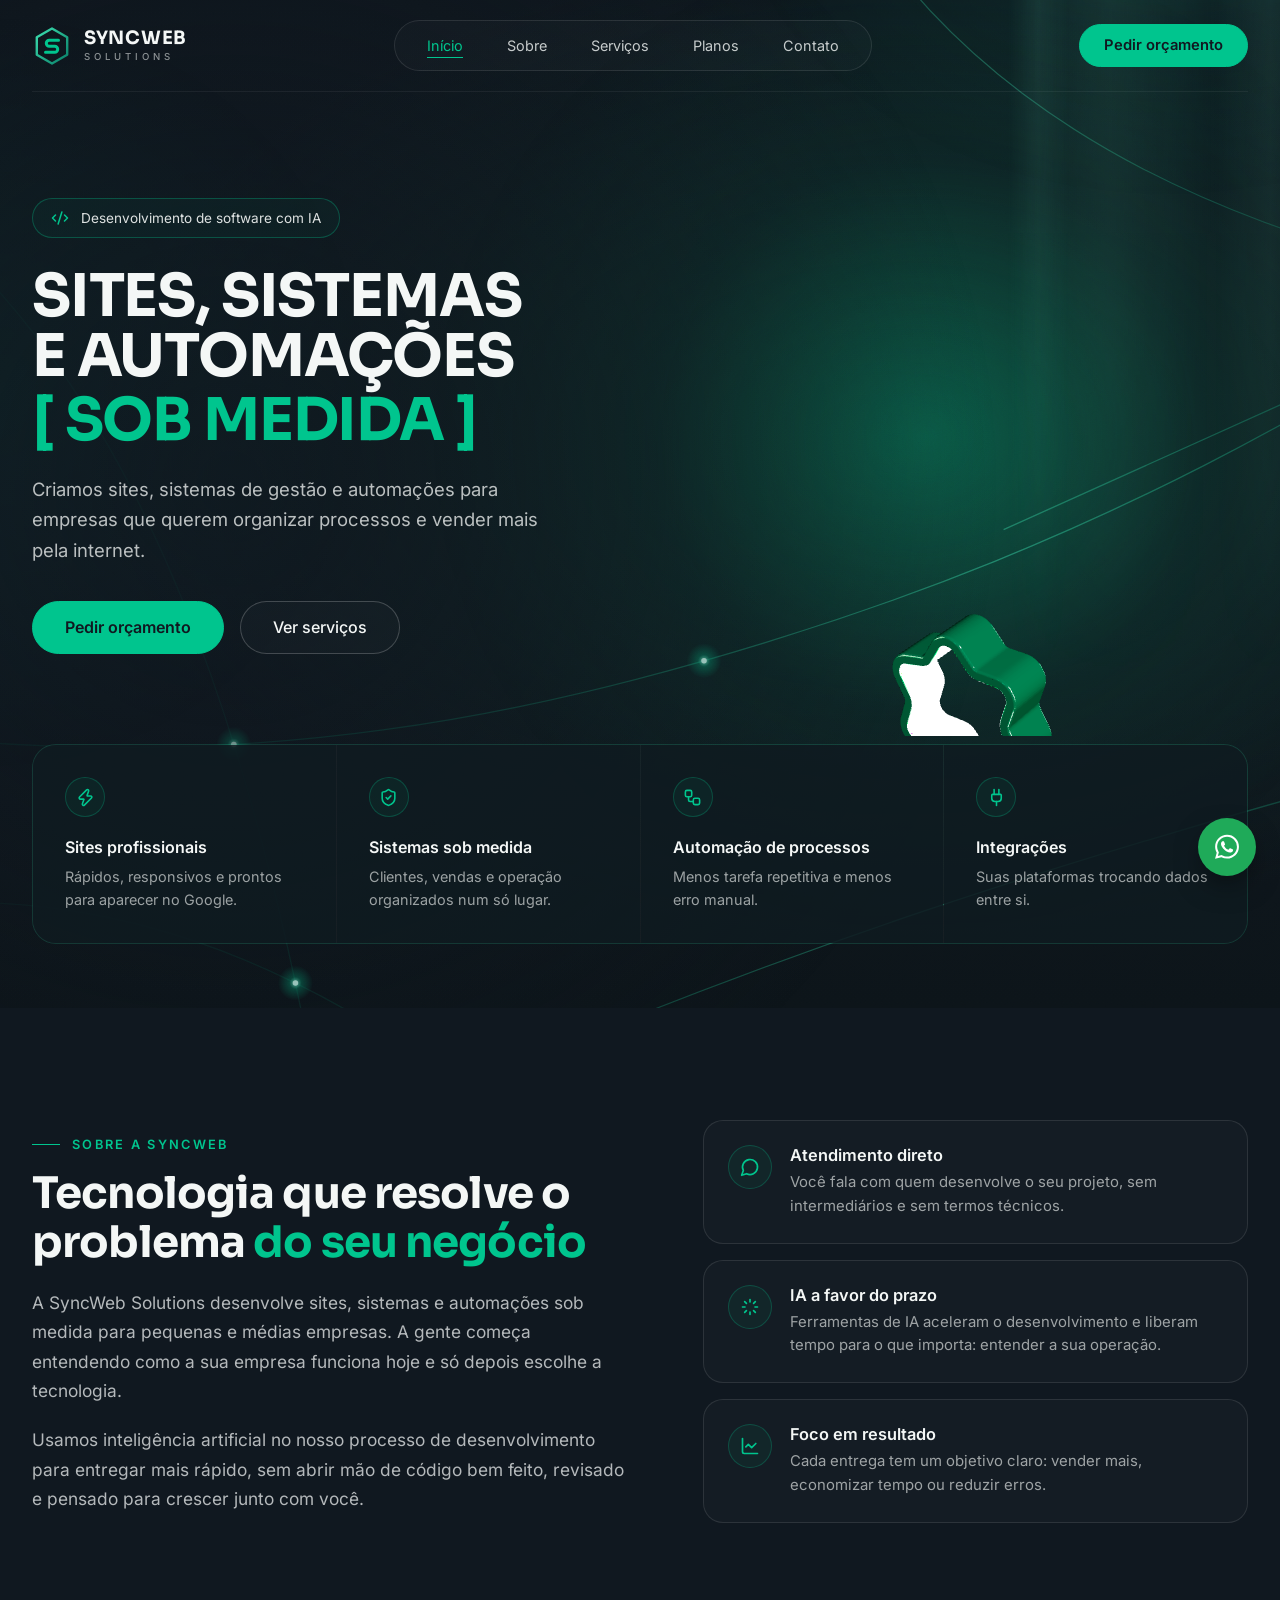
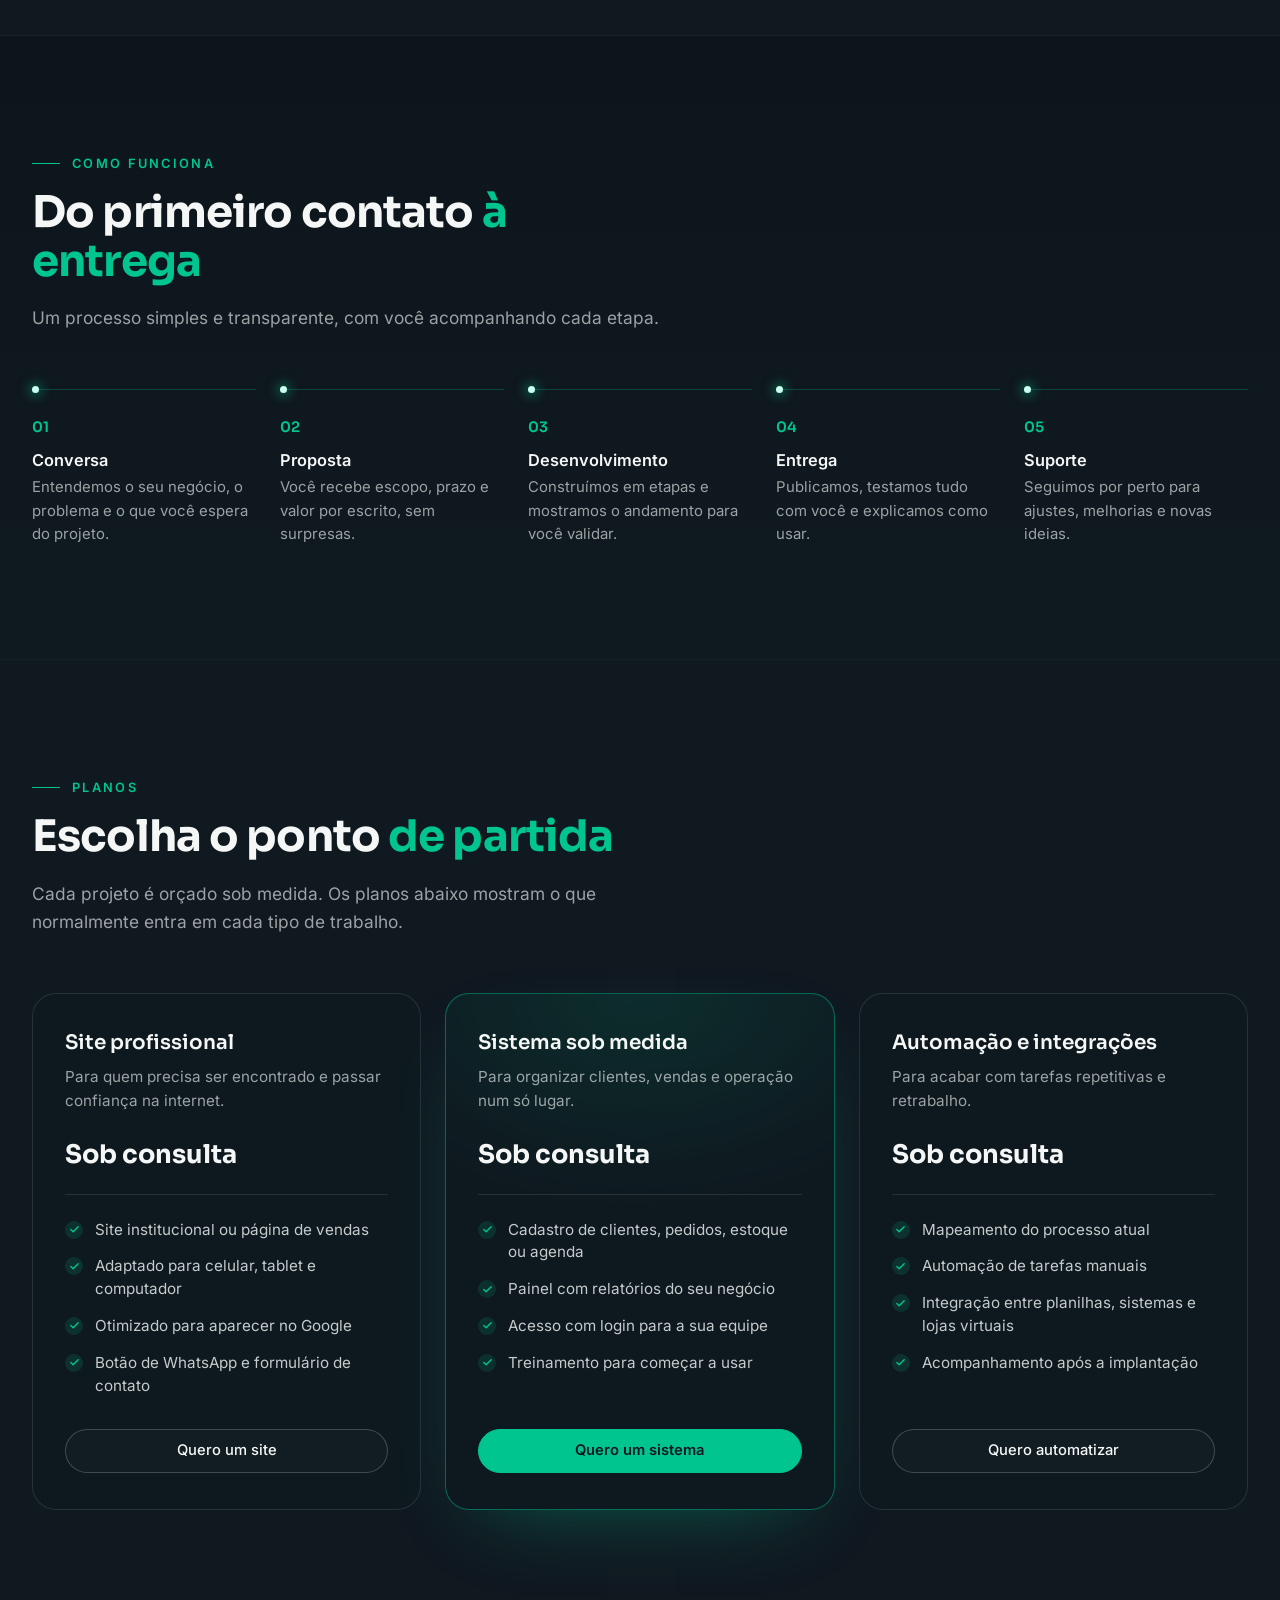
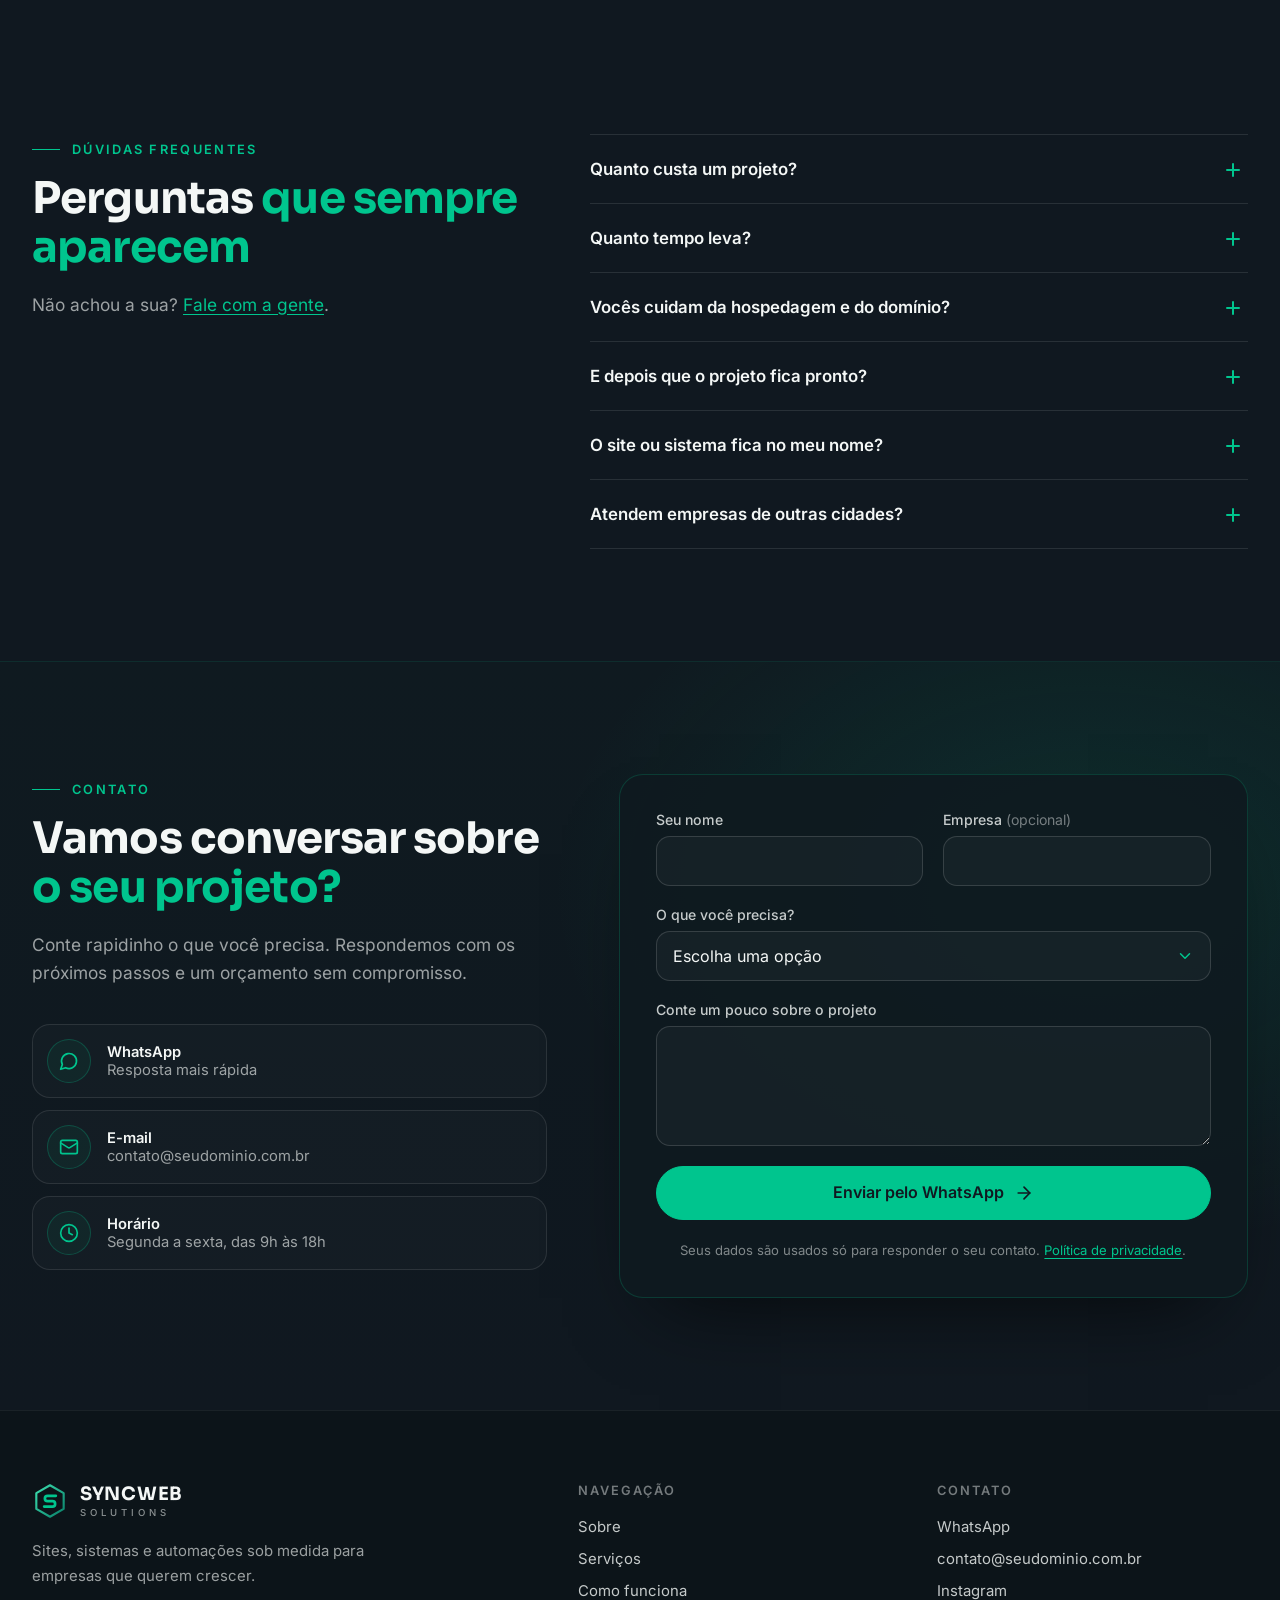
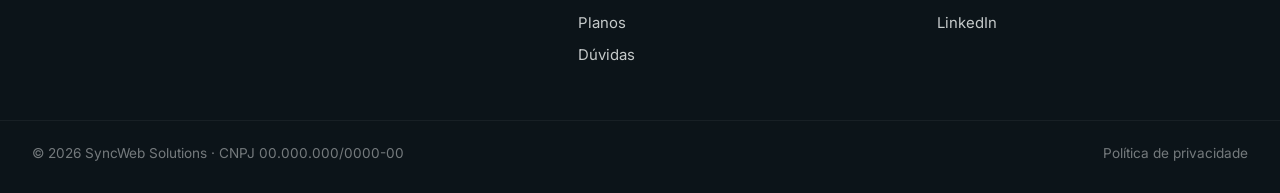
==== commit f4e87d46: "Adiciona seções, SEO, contato via WhatsApp e melhorias de desempenho - Novas seções: Sobre, Como fun" ====
--- a/index.html
+++ b/index.html
@@ -10,22 +10,72 @@
     />
     <meta name="theme-color" content="#101820" />
 
-    <!-- Fontes -->
-    <link rel="preconnect" href="https://fonts.googleapis.com" />
-    <link rel="preconnect" href="https://fonts.gstatic.com" crossorigin />
-    <link
-      href="https://fonts.googleapis.com/css2?family=Inter:wght@400;500;600&family=Sora:wght@600;700&display=swap"
-      rel="stylesheet"
+    <!--
+      TROCAR: substitua "https://www.seudominio.com.br" pelo domínio real do site
+      aqui no <head>, no robots.txt e no sitemap.xml.
+    -->
+    <link rel="canonical" href="https://www.seudominio.com.br/" />
+
+    <!-- Ícones -->
+    <link rel="icon" href="favicon.svg" type="image/svg+xml" />
+    <link rel="icon" href="favicon-32.png" type="image/png" sizes="32x32" />
+    <link rel="apple-touch-icon" href="apple-touch-icon.png" />
+
+    <!-- Compartilhamento (WhatsApp, LinkedIn, Facebook, X) -->
+    <meta property="og:type" content="website" />
+    <meta property="og:locale" content="pt_BR" />
+    <meta property="og:site_name" content="SyncWeb Solutions" />
+    <meta property="og:title" content="SyncWeb Solutions | Sites, sistemas e automações sob medida" />
+    <meta
+      property="og:description"
+      content="Criamos sites, sistemas de gestão e automações para empresas que querem organizar processos e vender mais pela internet."
     />
+    <meta property="og:url" content="https://www.seudominio.com.br/" />
+    <meta property="og:image" content="https://www.seudominio.com.br/og-image.png" />
+    <meta property="og:image:width" content="1200" />
+    <meta property="og:image:height" content="630" />
+    <meta property="og:image:alt" content="SyncWeb Solutions: sites, sistemas e automações sob medida" />
+    <meta name="twitter:card" content="summary_large_image" />
+
+    <!-- Dados estruturados para o Google -->
+    <script type="application/ld+json">
+      {
+        "@context": "https://schema.org",
+        "@type": "ProfessionalService",
+        "name": "SyncWeb Solutions",
+        "url": "https://www.seudominio.com.br/",
+        "logo": "https://www.seudominio.com.br/apple-touch-icon.png",
+        "image": "https://www.seudominio.com.br/og-image.png",
+        "description": "Criamos sites, sistemas de gestão e automações para empresas que querem organizar processos e vender mais pela internet.",
+        "areaServed": "BR",
+        "email": "contato@seudominio.com.br",
+        "telephone": "+55-00-00000-0000",
+        "knowsAbout": ["Desenvolvimento de sites", "Sistemas de gestão", "Automação de processos", "Integrações"]
+      }
+    </script>
+
+    <!-- Fontes: ficam na pasta /fonts (sem depender do Google Fonts) -->
+    <link rel="preload" href="fonts/inter-latin.woff2" as="font" type="font/woff2" crossorigin />
+    <link rel="preload" href="fonts/sora-latin.woff2" as="font" type="font/woff2" crossorigin />
 
     <link rel="stylesheet" href="style.css" />
-
-    <!-- three.js (objeto 3D) fica num arquivo local: não depende de internet -->
-    <script src="three.min.js" defer></script>
+    <!-- avisa o CSS que o JavaScript está ativo (animações de entrada) -->
+    <script>document.documentElement.classList.add("js");</script>
+
+    <!-- o three.js (objeto 3D) é carregado pelo script.js depois que a página aparece -->
     <script src="script.js" defer></script>
+
+    <!--
+      Estatísticas sem cookies (opcional). Crie uma conta no Plausible (plausible.io)
+      ou Umami (umami.is) e descomente a linha correspondente:
+      <script defer data-domain="seudominio.com.br" src="https://plausible.io/js/script.js"></script>
+    -->
   </head>
 
-  <body>
+  <body data-whatsapp="5500000000000">
+    <!-- TROCAR: data-whatsapp acima = número com DDI + DDD, só dígitos (ex.: 5511987654321) -->
+    <a class="pular" href="#conteudo">Pular para o conteúdo</a>
+
     <main>
       <section class="hero" id="inicio">
         <!-- ===================== FUNDO ANIMADO ===================== -->
@@ -161,7 +211,6 @@
             </nav>
 
             <div class="nav__acoes">
-              <a href="#entrar" class="nav__entrar">Entrar</a>
               <a href="#contato" class="btn btn--primario">Pedir orçamento</a>
             </div>
 
@@ -176,12 +225,11 @@
               <a href="#servicos">Serviços</a>
               <a href="#planos">Planos</a>
               <a href="#contato">Contato</a>
-              <a href="#entrar">Entrar</a>
               <a href="#contato" class="btn btn--primario">Pedir orçamento</a>
             </nav>
           </header>
 
-          <div class="hero__grid">
+          <div class="hero__grid" id="conteudo" tabindex="-1">
             <div class="hero__conteudo">
               <p class="selo">
                 <svg class="icone" viewBox="0 0 24 24" aria-hidden="true"><path d="m18 16 4-4-4-4" /><path d="m6 8-4 4 4 4" /><path d="m14.5 4-5 16" /></svg>
@@ -228,38 +276,424 @@
             </div>
           </div>
 
-          <div class="diferenciais" id="servicos">
+          <section class="diferenciais" id="servicos" aria-labelledby="servicos-titulo">
+            <h2 class="sr-only" id="servicos-titulo">Serviços</h2>
             <div class="diferencial">
               <span class="diferencial__icone">
                 <svg class="icone" viewBox="0 0 24 24" aria-hidden="true"><path d="M15.914 4a1.5 1.5 0 00-2.474-1.561l-9 9A1.5 1.5 0 005.5 14h4.002a.5.5 0 01.471.666L8.086 20a1.5 1.5 0 002.475 1.56l9-9A1.5 1.5 0 0018.5 10h-3.997a.5.5 0 01-.472-.667z" /></svg>
               </span>
-              <h2>Sites profissionais</h2>
+              <h3>Sites profissionais</h3>
               <p>Rápidos, responsivos e prontos para aparecer no Google.</p>
             </div>
             <div class="diferencial">
               <span class="diferencial__icone">
                 <svg class="icone" viewBox="0 0 24 24" aria-hidden="true"><path d="M20 13c0 5-3.5 7.5-7.66 8.95a1 1 0 0 1-.67-.01C7.5 20.5 4 18 4 13V6a1 1 0 0 1 1-1c2 0 4.5-1.2 6.24-2.72a1.17 1.17 0 0 1 1.52 0C14.51 3.81 17 5 19 5a1 1 0 0 1 1 1z" /><path d="m9 12 2 2 4-4" /></svg>
               </span>
-              <h2>Sistemas sob medida</h2>
+              <h3>Sistemas sob medida</h3>
               <p>Clientes, vendas e operação organizados num só lugar.</p>
             </div>
             <div class="diferencial">
               <span class="diferencial__icone">
                 <svg class="icone" viewBox="0 0 24 24" aria-hidden="true"><rect width="8" height="8" x="3" y="3" rx="2" /><path d="M7 11v4a2 2 0 0 0 2 2h4" /><rect width="8" height="8" x="13" y="13" rx="2" /></svg>
               </span>
-              <h2>Automação de processos</h2>
+              <h3>Automação de processos</h3>
               <p>Menos tarefa repetitiva e menos erro manual.</p>
             </div>
             <div class="diferencial">
               <span class="diferencial__icone">
                 <svg class="icone" viewBox="0 0 24 24" aria-hidden="true"><path d="M12 22v-5" /><path d="M15 8V2" /><path d="M17 8a1 1 0 0 1 1 1v4a4 4 0 0 1-4 4h-4a4 4 0 0 1-4-4V9a1 1 0 0 1 1-1z" /><path d="M9 8V2" /></svg>
               </span>
-              <h2>Integrações</h2>
+              <h3>Integrações</h3>
               <p>Suas plataformas trocando dados entre si.</p>
             </div>
-          </div>
+          </section>
+        </div>
+      </section>
+
+      <!-- ===================== SOBRE ===================== -->
+      <section class="secao" id="sobre" aria-labelledby="sobre-titulo">
+        <div class="secao__inner sobre">
+          <div class="sobre__texto" data-revelar>
+            <p class="secao__rotulo">Sobre a SyncWeb</p>
+            <h2 class="secao__titulo" id="sobre-titulo">Tecnologia que resolve o problema <span>do seu negócio</span></h2>
+            <!-- TROCAR: conte aqui quem está por trás da SyncWeb (nome, experiência, cidade) -->
+            <p>
+              A SyncWeb Solutions desenvolve sites, sistemas e automações sob medida para pequenas e médias empresas. A
+              gente começa entendendo como a sua empresa funciona hoje e só depois escolhe a tecnologia.
+            </p>
+            <p>
+              Usamos inteligência artificial no nosso processo de desenvolvimento para entregar mais rápido, sem abrir mão de
+              código bem feito, revisado e pensado para crescer junto com você.
+            </p>
+          </div>
+
+          <ul class="pilares" role="list">
+            <li class="pilar" data-revelar>
+              <span class="pilar__icone"><svg class="icone" viewBox="0 0 24 24" aria-hidden="true"><path d="M7.9 20A9 9 0 1 0 4 16.1L2 22Z" /></svg></span>
+              <div>
+                <h3>Atendimento direto</h3>
+                <p>Você fala com quem desenvolve o seu projeto, sem intermediários e sem termos técnicos.</p>
+              </div>
+            </li>
+            <li class="pilar" data-revelar>
+              <span class="pilar__icone"><svg class="icone" viewBox="0 0 24 24" aria-hidden="true"><path d="M12 3v3" /><path d="M18.4 5.6l-2.1 2.1" /><path d="M21 12h-3" /><path d="M18.4 18.4l-2.1-2.1" /><path d="M12 21v-3" /><path d="M5.6 18.4l2.1-2.1" /><path d="M3 12h3" /><path d="M5.6 5.6l2.1 2.1" /></svg></span>
+              <div>
+                <h3>IA a favor do prazo</h3>
+                <p>Ferramentas de IA aceleram o desenvolvimento e liberam tempo para o que importa: entender a sua operação.</p>
+              </div>
+            </li>
+            <li class="pilar" data-revelar>
+              <span class="pilar__icone"><svg class="icone" viewBox="0 0 24 24" aria-hidden="true"><path d="M3 3v16a2 2 0 0 0 2 2h16" /><path d="m19 9-5 5-4-4-3 3" /></svg></span>
+              <div>
+                <h3>Foco em resultado</h3>
+                <p>Cada entrega tem um objetivo claro: vender mais, economizar tempo ou reduzir erros.</p>
+              </div>
+            </li>
+          </ul>
+        </div>
+      </section>
+
+      <!-- ===================== COMO FUNCIONA ===================== -->
+      <section class="secao secao--alt" id="como-funciona" aria-labelledby="processo-titulo">
+        <div class="secao__inner">
+          <div class="secao__cabecalho" data-revelar>
+            <p class="secao__rotulo">Como funciona</p>
+            <h2 class="secao__titulo" id="processo-titulo">Do primeiro contato <span>à entrega</span></h2>
+            <p class="secao__descricao">Um processo simples e transparente, com você acompanhando cada etapa.</p>
+          </div>
+
+          <ol class="etapas" role="list">
+            <li class="etapa" data-revelar>
+              <span class="etapa__numero">01</span>
+              <h3>Conversa</h3>
+              <p>Entendemos o seu negócio, o problema e o que você espera do projeto.</p>
+            </li>
+            <li class="etapa" data-revelar>
+              <span class="etapa__numero">02</span>
+              <h3>Proposta</h3>
+              <p>Você recebe escopo, prazo e valor por escrito, sem surpresas.</p>
+            </li>
+            <li class="etapa" data-revelar>
+              <span class="etapa__numero">03</span>
+              <h3>Desenvolvimento</h3>
+              <p>Construímos em etapas e mostramos o andamento para você validar.</p>
+            </li>
+            <li class="etapa" data-revelar>
+              <span class="etapa__numero">04</span>
+              <h3>Entrega</h3>
+              <p>Publicamos, testamos tudo com você e explicamos como usar.</p>
+            </li>
+            <li class="etapa" data-revelar>
+              <span class="etapa__numero">05</span>
+              <h3>Suporte</h3>
+              <p>Seguimos por perto para ajustes, melhorias e novas ideias.</p>
+            </li>
+          </ol>
+        </div>
+      </section>
+
+      <!--
+        ===================== PROJETOS (PORTFÓLIO) =====================
+        Pronto para usar, mas escondido (atributo "hidden") até ter projetos reais.
+        Para ativar: troque os textos entre [colchetes], coloque os prints em /img
+        e apague o atributo hidden da <section> abaixo.
+      -->
+      <section class="secao" id="projetos" aria-labelledby="projetos-titulo" hidden>
+        <div class="secao__inner">
+          <div class="secao__cabecalho" data-revelar>
+            <p class="secao__rotulo">Projetos</p>
+            <h2 class="secao__titulo" id="projetos-titulo">Alguns trabalhos <span>recentes</span></h2>
+          </div>
+          <div class="projetos">
+            <article class="projeto" data-revelar>
+              <div class="projeto__imagem"><!-- <img src="img/projeto-1.webp" alt="[Descrição do print]" loading="lazy" width="800" height="500" /> --></div>
+              <div class="projeto__corpo">
+                <p class="projeto__tipo">[Site institucional]</p>
+                <h3>[Nome do cliente]</h3>
+                <p><strong>Problema:</strong> [o que o cliente precisava].</p>
+                <p><strong>Resultado:</strong> [o que mudou depois do projeto].</p>
+              </div>
+            </article>
+            <article class="projeto" data-revelar>
+              <div class="projeto__imagem"></div>
+              <div class="projeto__corpo">
+                <p class="projeto__tipo">[Sistema de gestão]</p>
+                <h3>[Nome do cliente]</h3>
+                <p><strong>Problema:</strong> [o que o cliente precisava].</p>
+                <p><strong>Resultado:</strong> [o que mudou depois do projeto].</p>
+              </div>
+            </article>
+            <article class="projeto" data-revelar>
+              <div class="projeto__imagem"></div>
+              <div class="projeto__corpo">
+                <p class="projeto__tipo">[Automação]</p>
+                <h3>[Nome do cliente]</h3>
+                <p><strong>Problema:</strong> [o que o cliente precisava].</p>
+                <p><strong>Resultado:</strong> [o que mudou depois do projeto].</p>
+              </div>
+            </article>
+          </div>
+        </div>
+      </section>
+
+      <!-- ===================== PLANOS ===================== -->
+      <section class="secao" id="planos" aria-labelledby="planos-titulo">
+        <div class="secao__inner">
+          <div class="secao__cabecalho" data-revelar>
+            <p class="secao__rotulo">Planos</p>
+            <h2 class="secao__titulo" id="planos-titulo">Escolha o ponto <span>de partida</span></h2>
+            <p class="secao__descricao">
+              Cada projeto é orçado sob medida. Os planos abaixo mostram o que normalmente entra em cada tipo de trabalho.
+            </p>
+          </div>
+
+          <!-- TROCAR: se quiser mostrar preço, substitua "Sob consulta" por "a partir de R$ X" -->
+          <div class="planos">
+            <article class="plano" data-revelar>
+              <h3 class="plano__nome">Site profissional</h3>
+              <p class="plano__resumo">Para quem precisa ser encontrado e passar confiança na internet.</p>
+              <p class="plano__preco">Sob consulta</p>
+              <ul class="plano__itens" role="list">
+                <li>Site institucional ou página de vendas</li>
+                <li>Adaptado para celular, tablet e computador</li>
+                <li>Otimizado para aparecer no Google</li>
+                <li>Botão de WhatsApp e formulário de contato</li>
+              </ul>
+              <a href="#contato" class="btn btn--secundario" data-servico="Site profissional">Quero um site</a>
+            </article>
+
+            <article class="plano plano--destaque" data-revelar>
+              <h3 class="plano__nome">Sistema sob medida</h3>
+              <p class="plano__resumo">Para organizar clientes, vendas e operação num só lugar.</p>
+              <p class="plano__preco">Sob consulta</p>
+              <ul class="plano__itens" role="list">
+                <li>Cadastro de clientes, pedidos, estoque ou agenda</li>
+                <li>Painel com relatórios do seu negócio</li>
+                <li>Acesso com login para a sua equipe</li>
+                <li>Treinamento para começar a usar</li>
+              </ul>
+              <a href="#contato" class="btn btn--primario" data-servico="Sistema sob medida">Quero um sistema</a>
+            </article>
+
+            <article class="plano" data-revelar>
+              <h3 class="plano__nome">Automação e integrações</h3>
+              <p class="plano__resumo">Para acabar com tarefas repetitivas e retrabalho.</p>
+              <p class="plano__preco">Sob consulta</p>
+              <ul class="plano__itens" role="list">
+                <li>Mapeamento do processo atual</li>
+                <li>Automação de tarefas manuais</li>
+                <li>Integração entre planilhas, sistemas e lojas virtuais</li>
+                <li>Acompanhamento após a implantação</li>
+              </ul>
+              <a href="#contato" class="btn btn--secundario" data-servico="Automação e integrações">Quero automatizar</a>
+            </article>
+          </div>
+        </div>
+      </section>
+
+      <!--
+        ===================== DEPOIMENTOS =====================
+        Escondido até ter depoimentos reais (com autorização do cliente).
+        Para ativar: troque os textos e apague o atributo hidden.
+      -->
+      <section class="secao secao--alt" id="depoimentos" aria-labelledby="depoimentos-titulo" hidden>
+        <div class="secao__inner">
+          <div class="secao__cabecalho" data-revelar>
+            <p class="secao__rotulo">Depoimentos</p>
+            <h2 class="secao__titulo" id="depoimentos-titulo">Quem já trabalhou <span>com a gente</span></h2>
+          </div>
+          <div class="depoimentos">
+            <figure class="depoimento" data-revelar>
+              <blockquote><p>[Depoimento do cliente]</p></blockquote>
+              <figcaption><strong>[Nome]</strong> [Cargo, Empresa]</figcaption>
+            </figure>
+            <figure class="depoimento" data-revelar>
+              <blockquote><p>[Depoimento do cliente]</p></blockquote>
+              <figcaption><strong>[Nome]</strong> [Cargo, Empresa]</figcaption>
+            </figure>
+            <figure class="depoimento" data-revelar>
+              <blockquote><p>[Depoimento do cliente]</p></blockquote>
+              <figcaption><strong>[Nome]</strong> [Cargo, Empresa]</figcaption>
+            </figure>
+          </div>
+        </div>
+      </section>
+
+      <!-- ===================== PERGUNTAS FREQUENTES ===================== -->
+      <!-- TROCAR: revise as respostas para refletir exatamente como a SyncWeb trabalha -->
+      <section class="secao" id="duvidas" aria-labelledby="duvidas-titulo">
+        <div class="secao__inner faq">
+          <div class="secao__cabecalho" data-revelar>
+            <p class="secao__rotulo">Dúvidas frequentes</p>
+            <h2 class="secao__titulo" id="duvidas-titulo">Perguntas <span>que sempre aparecem</span></h2>
+            <p class="secao__descricao">Não achou a sua? <a href="#contato">Fale com a gente</a>.</p>
+          </div>
+
+          <div class="faq__lista" data-revelar>
+            <details class="faq__item">
+              <summary>Quanto custa um projeto?</summary>
+              <p>
+                Depende do tamanho e do que precisa ser feito. Depois de uma conversa rápida, enviamos uma proposta com
+                valor fechado. O orçamento é gratuito e sem compromisso.
+              </p>
+            </details>
+            <details class="faq__item">
+              <summary>Quanto tempo leva?</summary>
+              <p>
+                Um site costuma levar poucas semanas. Sistemas e automações variam conforme o escopo. O prazo vai escrito
+                na proposta, antes de começarmos.
+              </p>
+            </details>
+            <details class="faq__item">
+              <summary>Vocês cuidam da hospedagem e do domínio?</summary>
+              <p>
+                Sim. Ajudamos a registrar o domínio, contratar a hospedagem e deixamos tudo configurado. Você não precisa
+                entender de tecnologia.
+              </p>
+            </details>
+            <details class="faq__item">
+              <summary>E depois que o projeto fica pronto?</summary>
+              <p>
+                Oferecemos suporte e manutenção para correções, atualizações e melhorias. Você escolhe se quer um
+                acompanhamento mensal ou chamar só quando precisar.
+              </p>
+            </details>
+            <details class="faq__item">
+              <summary>O site ou sistema fica no meu nome?</summary>
+              <p>
+                Sim. O domínio, as contas e o projeto ficam registrados em nome da sua empresa. Você não fica preso
+                a nós.
+              </p>
+            </details>
+            <details class="faq__item">
+              <summary>Atendem empresas de outras cidades?</summary>
+              <p>Sim. Todo o trabalho pode ser feito a distância, por videochamada e WhatsApp.</p>
+            </details>
+          </div>
+        </div>
+      </section>
+
+      <!-- ===================== CONTATO ===================== -->
+      <section class="secao secao--contato" id="contato" aria-labelledby="contato-titulo">
+        <div class="secao__inner contato">
+          <div class="contato__texto" data-revelar>
+            <p class="secao__rotulo">Contato</p>
+            <h2 class="secao__titulo" id="contato-titulo">Vamos conversar sobre <span>o seu projeto?</span></h2>
+            <p class="secao__descricao">
+              Conte rapidinho o que você precisa. Respondemos com os próximos passos e um orçamento sem compromisso.
+            </p>
+
+            <!-- TROCAR: e-mail e horário de atendimento -->
+            <ul class="canais" role="list">
+              <li>
+                <a class="canal" href="#contato" data-whatsapp-link>
+                  <span class="canal__icone"><svg class="icone" viewBox="0 0 24 24" aria-hidden="true"><path d="M7.9 20A9 9 0 1 0 4 16.1L2 22Z" /></svg></span>
+                  <span><strong>WhatsApp</strong> Resposta mais rápida</span>
+                </a>
+              </li>
+              <li>
+                <a class="canal" href="mailto:contato@seudominio.com.br">
+                  <span class="canal__icone"><svg class="icone" viewBox="0 0 24 24" aria-hidden="true"><rect width="20" height="16" x="2" y="4" rx="2" /><path d="m22 7-8.97 5.7a1.94 1.94 0 0 1-2.06 0L2 7" /></svg></span>
+                  <span><strong>E-mail</strong> contato@seudominio.com.br</span>
+                </a>
+              </li>
+              <li>
+                <span class="canal">
+                  <span class="canal__icone"><svg class="icone" viewBox="0 0 24 24" aria-hidden="true"><circle cx="12" cy="12" r="10" /><path d="M12 6v6l4 2" /></svg></span>
+                  <span><strong>Horário</strong> Segunda a sexta, das 9h às 18h</span>
+                </span>
+              </li>
+            </ul>
+          </div>
+
+          <!-- O formulário monta a mensagem e abre o WhatsApp: não precisa de servidor -->
+          <form class="formulario" id="formulario-contato" novalidate data-revelar>
+            <div class="campo">
+              <label for="f-nome">Seu nome</label>
+              <input id="f-nome" name="nome" type="text" autocomplete="name" required />
+            </div>
+            <div class="campo">
+              <label for="f-empresa">Empresa <span class="campo__opcional">(opcional)</span></label>
+              <input id="f-empresa" name="empresa" type="text" autocomplete="organization" />
+            </div>
+            <div class="campo">
+              <label for="f-servico">O que você precisa?</label>
+              <select id="f-servico" name="servico" required>
+                <option value="">Escolha uma opção</option>
+                <option>Site profissional</option>
+                <option>Sistema sob medida</option>
+                <option>Automação e integrações</option>
+                <option>Ainda não sei, quero conversar</option>
+              </select>
+            </div>
+            <div class="campo campo--largo">
+              <label for="f-mensagem">Conte um pouco sobre o projeto</label>
+              <textarea id="f-mensagem" name="mensagem" rows="4" required></textarea>
+            </div>
+            <p class="formulario__erro" id="formulario-erro" role="alert" hidden></p>
+            <button type="submit" class="btn btn--primario btn--grande">
+              Enviar pelo WhatsApp
+              <svg class="icone" viewBox="0 0 24 24" aria-hidden="true"><path d="M5 12h14" /><path d="m12 5 7 7-7 7" /></svg>
+            </button>
+            <p class="formulario__aviso">
+              Seus dados são usados só para responder o seu contato.
+              <a href="politica-de-privacidade.html">Política de privacidade</a>.
+            </p>
+          </form>
         </div>
       </section>
     </main>
+
+    <!-- ===================== RODAPÉ ===================== -->
+    <footer class="rodape">
+      <div class="rodape__inner">
+        <div class="rodape__marca">
+          <a href="#inicio" class="marca" aria-label="SyncWeb Solutions, voltar ao topo">
+            <svg width="36" height="36" viewBox="0 0 40 40" aria-hidden="true">
+              <path d="M20 2.5 35.2 11.25v17.5L20 37.5 4.8 28.75v-17.5Z" fill="none" stroke="url(#sw-logo)" stroke-width="2.4" stroke-linejoin="round" />
+              <path d="M26.5 14.2h-9.2a3 3 0 0 0 0 6h5.4a3 3 0 0 1 0 6h-9.2" fill="none" stroke="#00C58E" stroke-width="3" stroke-linecap="round" stroke-linejoin="round" />
+            </svg>
+            <span>
+              <span class="marca__nome">SYNCWEB</span>
+              <span class="marca__sub">SOLUTIONS</span>
+            </span>
+          </a>
+          <p>Sites, sistemas e automações sob medida para empresas que querem crescer.</p>
+        </div>
+
+        <nav class="rodape__coluna" aria-label="Rodapé">
+          <h2>Navegação</h2>
+          <ul role="list">
+            <li><a href="#sobre">Sobre</a></li>
+            <li><a href="#servicos">Serviços</a></li>
+            <li><a href="#como-funciona">Como funciona</a></li>
+            <li><a href="#planos">Planos</a></li>
+            <li><a href="#duvidas">Dúvidas</a></li>
+          </ul>
+        </nav>
+
+        <!-- TROCAR: links das redes sociais (apague as que não usar) -->
+        <div class="rodape__coluna">
+          <h2>Contato</h2>
+          <ul role="list">
+            <li><a href="#contato" data-whatsapp-link>WhatsApp</a></li>
+            <li><a href="mailto:contato@seudominio.com.br">contato@seudominio.com.br</a></li>
+            <li><a href="https://www.instagram.com/" rel="noopener" target="_blank">Instagram</a></li>
+            <li><a href="https://www.linkedin.com/" rel="noopener" target="_blank">LinkedIn</a></li>
+          </ul>
+        </div>
+      </div>
+
+      <div class="rodape__base">
+        <!-- TROCAR: razão social e CNPJ -->
+        <p>© <span data-ano>2026</span> SyncWeb Solutions · CNPJ 00.000.000/0000-00</p>
+        <p><a href="politica-de-privacidade.html">Política de privacidade</a></p>
+      </div>
+    </footer>
+
+    <!-- botão flutuante de WhatsApp -->
+    <a class="whatsapp-flutuante" href="#contato" data-whatsapp-link aria-label="Conversar no WhatsApp">
+      <svg viewBox="0 0 32 32" aria-hidden="true"><path fill="currentColor" d="M16.04 3C9.04 3 3.35 8.68 3.35 15.68c0 2.24.59 4.42 1.7 6.35L3.25 28.6l6.73-1.77a12.66 12.66 0 0 0 6.06 1.54h.01c7 0 12.69-5.69 12.69-12.69 0-3.39-1.32-6.58-3.72-8.98A12.6 12.6 0 0 0 16.04 3Zm0 23.23h-.01c-1.89 0-3.75-.51-5.37-1.47l-.39-.23-4 1.05 1.07-3.9-.25-.4a10.5 10.5 0 0 1-1.61-5.6c0-5.82 4.74-10.55 10.57-10.55 2.82 0 5.47 1.1 7.46 3.1a10.48 10.48 0 0 1 3.09 7.46c0 5.82-4.74 10.54-10.56 10.54Zm5.79-7.9c-.32-.16-1.88-.93-2.17-1.03-.29-.11-.5-.16-.71.16-.21.32-.82 1.03-1 1.24-.19.21-.37.24-.69.08-.32-.16-1.34-.49-2.55-1.57-.94-.84-1.58-1.88-1.76-2.2-.19-.32-.02-.49.14-.65.14-.14.32-.37.48-.56.16-.19.21-.32.32-.53.11-.21.05-.4-.03-.56-.08-.16-.71-1.71-.98-2.35-.26-.62-.52-.53-.71-.54h-.61c-.21 0-.56.08-.85.4-.29.32-1.11 1.09-1.11 2.65s1.14 3.08 1.3 3.29c.16.21 2.24 3.42 5.43 4.8.76.33 1.35.52 1.81.67.76.24 1.45.21 2 .13.61-.09 1.88-.77 2.14-1.51.27-.74.27-1.38.19-1.51-.08-.13-.29-.21-.61-.37Z"/></svg>
+    </a>
   </body>
 </html>
--- a/style.css
+++ b/style.css
@@ -6,7 +6,27 @@
    4. Objeto 3D
    5. Responsivo
    6. Reduzir movimento
+   7. Navegação fixa ao rolar
+   8. Seções da página (sobre, etapas, planos, dúvidas, contato...)
+   9. Rodapé e WhatsApp flutuante
+   10. Responsivo e movimento das seções
    ===================================================================== */
+
+/* fontes locais (pasta /fonts). São fontes variáveis: um arquivo cobre todos os pesos */
+@font-face {
+  font-family: "Inter";
+  font-style: normal;
+  font-weight: 400 600;
+  font-display: swap;
+  src: url("fonts/inter-latin.woff2") format("woff2");
+}
+@font-face {
+  font-family: "Sora";
+  font-style: normal;
+  font-weight: 600 700;
+  font-display: swap;
+  src: url("fonts/sora-latin.woff2") format("woff2");
+}
 
 /* ---------- 1. tokens e base ---------- */
 :root {
@@ -33,6 +53,8 @@
 }
 
 html {
+  scroll-behavior: smooth;
+  scroll-padding-top: 96px; /* não esconder títulos atrás da navegação fixa */
   background: var(--grafite);
   color-scheme: dark;
   -webkit-text-size-adjust: 100%;
@@ -60,6 +82,40 @@
   outline: 2px solid var(--esmeralda);
   outline-offset: 3px;
   border-radius: 8px;
+}
+
+/* só para leitores de tela */
+.sr-only {
+  position: absolute !important;
+  width: 1px;
+  height: 1px;
+  padding: 0;
+  margin: -1px;
+  overflow: hidden;
+  clip: rect(0, 0, 0, 0);
+  white-space: nowrap;
+  border: 0;
+}
+
+/* link "Pular para o conteúdo": aparece só ao navegar pelo teclado */
+.pular {
+  position: fixed;
+  left: 16px;
+  top: 12px;
+  z-index: 100;
+  padding: 12px 20px;
+  font-weight: 600;
+  color: var(--grafite);
+  background: var(--esmeralda);
+  border-radius: 999px;
+  transform: translateY(-160%);
+  transition: transform 0.2s ease;
+}
+.pular:focus {
+  transform: none;
+}
+#conteudo:focus {
+  outline: none;
 }
 
 .icone {
@@ -76,6 +132,7 @@
 /* ---------- 2. layout da Hero ---------- */
 .hero {
   position: relative;
+  z-index: 2; /* mantém a navegação fixa por cima das outras seções */
   isolation: isolate;
   overflow: hidden;
   background: var(--grafite);
@@ -162,14 +219,6 @@
   display: flex;
   align-items: center;
   gap: 24px;
-}
-.nav__entrar {
-  font-size: 0.9rem;
-  color: var(--gelo-80);
-  transition: color 0.25s ease;
-}
-.nav__entrar:hover {
-  color: var(--gelo);
 }
 
 .nav__menu-btn {
@@ -361,7 +410,7 @@
   width: 19px;
   height: 19px;
 }
-.diferencial h2 {
+.diferencial h3 {
   margin: 20px 0 0;
   font-size: 1rem;
   font-weight: 600;
@@ -783,3 +832,788 @@
     opacity: 0.9;
   }
 }
+
+/* ---------- 7. navegação fixa ao rolar ----------
+   O script.js adiciona .is-fixa quando a navegação original sai da tela. */
+.nav.is-fixa {
+  position: fixed;
+  top: 0;
+  left: 0;
+  right: 0;
+  z-index: 50;
+  padding: 14px max(32px, calc((100% - var(--largura)) / 2 + 32px));
+  background: rgba(16, 24, 32, 0.84);
+  -webkit-backdrop-filter: blur(14px) saturate(140%);
+  backdrop-filter: blur(14px) saturate(140%);
+  border-bottom-color: var(--borda);
+  box-shadow: 0 16px 40px -24px rgba(0, 0, 0, 0.7);
+  animation: nav-descer 0.35s cubic-bezier(0.16, 1, 0.3, 1);
+}
+.nav.is-fixa .nav__mobile {
+  left: 16px;
+  right: 16px;
+}
+@keyframes nav-descer {
+  from { transform: translateY(-100%); }
+  to { transform: none; }
+}
+
+/* ---------- 8. seções da página ---------- */
+.secao {
+  position: relative;
+  padding: 112px 0;
+}
+.secao--alt {
+  background: linear-gradient(180deg, #0d151b 0%, #0f1a20 100%);
+  border-top: 1px solid rgba(255, 255, 255, 0.04);
+  border-bottom: 1px solid rgba(255, 255, 255, 0.04);
+}
+.secao__inner {
+  max-width: var(--largura);
+  margin: 0 auto;
+  padding: 0 32px;
+}
+.secao__cabecalho {
+  max-width: 640px;
+  margin-bottom: 56px;
+}
+.secao__rotulo {
+  display: inline-flex;
+  align-items: center;
+  gap: 12px;
+  margin: 0;
+  font-size: 0.8rem;
+  font-weight: 600;
+  letter-spacing: 0.18em;
+  text-transform: uppercase;
+  color: var(--esmeralda);
+}
+.secao__rotulo::before {
+  content: "";
+  width: 28px;
+  height: 1px;
+  background: var(--esmeralda);
+}
+.secao__titulo {
+  margin: 18px 0 0;
+  font-family: var(--fonte-titulo);
+  font-weight: 700;
+  font-size: clamp(1.9rem, 3.4vw, 2.9rem);
+  line-height: 1.12;
+  letter-spacing: -0.02em;
+}
+.secao__titulo span {
+  color: var(--esmeralda);
+}
+.secao__descricao {
+  margin: 18px 0 0;
+  font-size: 1.08rem;
+  line-height: 1.65;
+  color: var(--gelo-60);
+}
+.secao__descricao a,
+.formulario__aviso a,
+.pagina a:not(.btn) {
+  color: var(--esmeralda);
+  text-decoration: underline;
+  text-underline-offset: 3px;
+}
+
+/* sobre */
+.sobre {
+  display: grid;
+  grid-template-columns: minmax(0, 1.1fr) minmax(0, 1fr);
+  gap: 72px;
+  align-items: center;
+}
+.sobre__texto p:not(.secao__rotulo) {
+  margin: 20px 0 0;
+  font-size: 1.08rem;
+  line-height: 1.7;
+  color: rgba(244, 247, 246, 0.72);
+}
+.pilares {
+  display: grid;
+  gap: 16px;
+  margin: 0;
+  padding: 0;
+  list-style: none;
+}
+.pilar {
+  display: flex;
+  gap: 18px;
+  padding: 24px;
+  border: 1px solid var(--borda);
+  border-radius: 20px;
+  background: rgba(255, 255, 255, 0.02);
+  transition: border-color 0.3s ease, background-color 0.3s ease;
+}
+.pilar:hover {
+  border-color: rgba(0, 197, 142, 0.3);
+  background: rgba(0, 197, 142, 0.03);
+}
+.pilar__icone,
+.canal__icone {
+  display: grid;
+  place-items: center;
+  flex: none;
+  width: 44px;
+  height: 44px;
+  color: var(--esmeralda);
+  border: 1px solid rgba(0, 197, 142, 0.25);
+  border-radius: 50%;
+  background: rgba(0, 197, 142, 0.06);
+}
+.pilar h3,
+.etapa h3,
+.projeto h3 {
+  margin: 0;
+  font-size: 1.02rem;
+  font-weight: 600;
+}
+.pilar p,
+.etapa p,
+.projeto p {
+  margin: 6px 0 0;
+  font-size: 0.93rem;
+  line-height: 1.6;
+  color: var(--gelo-60);
+}
+
+/* como funciona */
+.etapas {
+  display: grid;
+  grid-template-columns: repeat(5, minmax(0, 1fr));
+  gap: 24px;
+  margin: 0;
+  padding: 0;
+  list-style: none;
+}
+.etapa {
+  position: relative;
+  padding-top: 28px;
+  border-top: 1px solid rgba(0, 197, 142, 0.25);
+}
+.etapa::before {
+  /* ponto de luz sobre a linha */
+  content: "";
+  position: absolute;
+  left: 0;
+  top: -4px;
+  width: 7px;
+  height: 7px;
+  border-radius: 50%;
+  background: #c9fff0;
+  box-shadow: 0 0 12px 2px rgba(0, 197, 142, 0.6);
+}
+.etapa__numero {
+  display: block;
+  margin-bottom: 14px;
+  font-family: var(--fonte-titulo);
+  font-size: 0.9rem;
+  font-weight: 600;
+  color: var(--esmeralda);
+}
+
+/* projetos */
+.projetos,
+.depoimentos {
+  display: grid;
+  grid-template-columns: repeat(3, minmax(0, 1fr));
+  gap: 24px;
+}
+.projeto {
+  overflow: hidden;
+  border: 1px solid var(--borda);
+  border-radius: var(--raio);
+  background: rgba(255, 255, 255, 0.02);
+}
+.projeto__imagem {
+  aspect-ratio: 16 / 10;
+  background: linear-gradient(135deg, #12302a, #0d151b);
+}
+.projeto__imagem img {
+  display: block;
+  width: 100%;
+  height: 100%;
+  object-fit: cover;
+}
+.projeto__corpo {
+  padding: 24px;
+}
+.projeto__tipo {
+  margin: 0 0 8px !important;
+  font-size: 0.78rem !important;
+  font-weight: 600;
+  letter-spacing: 0.12em;
+  text-transform: uppercase;
+  color: var(--esmeralda) !important;
+}
+.projeto strong {
+  color: var(--gelo-80);
+  font-weight: 600;
+}
+
+/* planos */
+.planos {
+  display: grid;
+  grid-template-columns: repeat(3, minmax(0, 1fr));
+  gap: 24px;
+  align-items: stretch;
+}
+.plano {
+  display: flex;
+  flex-direction: column;
+  padding: 36px 32px;
+  border: 1px solid var(--borda);
+  border-radius: var(--raio);
+  background: rgba(15, 26, 32, 0.86);
+}
+.plano--destaque {
+  border-color: rgba(0, 197, 142, 0.45);
+  background:
+    radial-gradient(120% 60% at 50% 0%, rgba(0, 197, 142, 0.12), rgba(0, 197, 142, 0) 70%),
+    rgba(15, 26, 32, 0.92);
+  box-shadow: 0 30px 80px -40px rgba(0, 197, 142, 0.45);
+}
+.plano__nome {
+  margin: 0;
+  font-family: var(--fonte-titulo);
+  font-size: 1.25rem;
+  font-weight: 600;
+}
+.plano__resumo {
+  margin: 10px 0 0;
+  font-size: 0.95rem;
+  line-height: 1.6;
+  color: var(--gelo-60);
+}
+.plano__preco {
+  margin: 24px 0 0;
+  padding-bottom: 24px;
+  font-family: var(--fonte-titulo);
+  font-size: 1.6rem;
+  font-weight: 700;
+  border-bottom: 1px solid var(--borda);
+}
+.plano__itens {
+  flex: 1;
+  display: grid;
+  align-content: start;
+  gap: 14px;
+  margin: 24px 0 32px;
+  padding: 0;
+  list-style: none;
+}
+.plano__itens li {
+  position: relative;
+  padding-left: 30px;
+  font-size: 0.95rem;
+  line-height: 1.5;
+  color: var(--gelo-80);
+}
+.plano__itens li::before {
+  /* marcador de "check" */
+  content: "";
+  position: absolute;
+  left: 0;
+  top: 2px;
+  width: 18px;
+  height: 18px;
+  border-radius: 50%;
+  background: rgba(0, 197, 142, 0.14)
+    url("data:image/svg+xml,%3Csvg xmlns='http://www.w3.org/2000/svg' viewBox='0 0 24 24' fill='none' stroke='%2300C58E' stroke-width='3' stroke-linecap='round' stroke-linejoin='round'%3E%3Cpath d='M20 6 9 17l-5-5'/%3E%3C/svg%3E")
+    center / 11px no-repeat;
+}
+.plano .btn {
+  justify-content: center;
+}
+
+/* depoimentos */
+.depoimento {
+  margin: 0;
+  padding: 32px;
+  border: 1px solid var(--borda);
+  border-radius: var(--raio);
+  background: rgba(255, 255, 255, 0.02);
+}
+.depoimento blockquote {
+  margin: 0;
+  font-size: 1.02rem;
+  line-height: 1.7;
+  color: var(--gelo-80);
+}
+.depoimento blockquote p {
+  margin: 0;
+}
+.depoimento figcaption {
+  margin-top: 20px;
+  font-size: 0.9rem;
+  color: var(--gelo-60);
+}
+.depoimento figcaption strong {
+  display: block;
+  color: var(--gelo);
+}
+
+/* dúvidas frequentes */
+.faq {
+  display: grid;
+  grid-template-columns: minmax(0, 0.85fr) minmax(0, 1.15fr);
+  gap: 72px;
+  align-items: start;
+}
+.faq .secao__cabecalho {
+  margin-bottom: 0;
+}
+.faq__lista {
+  border-top: 1px solid var(--borda);
+}
+.faq__item {
+  border-bottom: 1px solid var(--borda);
+}
+.faq__item summary {
+  position: relative;
+  padding: 24px 48px 24px 0;
+  font-size: 1.05rem;
+  font-weight: 600;
+  cursor: pointer;
+  list-style: none;
+  transition: color 0.25s ease;
+}
+.faq__item summary::-webkit-details-marker {
+  display: none;
+}
+.faq__item summary:hover {
+  color: var(--esmeralda);
+}
+.faq__item summary::before,
+.faq__item summary::after {
+  /* sinal de + que vira – */
+  content: "";
+  position: absolute;
+  right: 8px;
+  top: 50%;
+  width: 14px;
+  height: 2px;
+  border-radius: 2px;
+  background: var(--esmeralda);
+  transition: transform 0.3s ease;
+}
+.faq__item summary::after {
+  transform: rotate(90deg);
+}
+.faq__item[open] summary::after {
+  transform: rotate(0deg);
+}
+.faq__item p {
+  margin: 0;
+  padding: 0 48px 24px 0;
+  line-height: 1.7;
+  color: rgba(244, 247, 246, 0.7);
+}
+
+/* contato */
+.secao--contato {
+  overflow: hidden;
+  background:
+    radial-gradient(60% 70% at 85% 30%, rgba(0, 197, 142, 0.12), rgba(0, 197, 142, 0) 70%),
+    linear-gradient(180deg, #0f1a20 0%, var(--grafite) 100%);
+  border-top: 1px solid rgba(0, 197, 142, 0.12);
+}
+.contato {
+  display: grid;
+  grid-template-columns: minmax(0, 0.9fr) minmax(0, 1.1fr);
+  gap: 72px;
+  align-items: start;
+}
+.canais {
+  display: grid;
+  gap: 12px;
+  margin: 36px 0 0;
+  padding: 0;
+  list-style: none;
+}
+.canal {
+  display: flex;
+  align-items: center;
+  gap: 16px;
+  padding: 14px 18px 14px 14px;
+  border: 1px solid var(--borda);
+  border-radius: 18px;
+  background: rgba(255, 255, 255, 0.02);
+  transition: border-color 0.25s ease, background-color 0.25s ease;
+}
+a.canal:hover {
+  border-color: rgba(0, 197, 142, 0.4);
+  background: rgba(0, 197, 142, 0.05);
+}
+.canal > span:last-child {
+  font-size: 0.92rem;
+  color: var(--gelo-60);
+  overflow-wrap: anywhere;
+}
+.canal strong {
+  display: block;
+  font-weight: 600;
+  color: var(--gelo);
+}
+
+.formulario {
+  display: grid;
+  grid-template-columns: repeat(2, minmax(0, 1fr));
+  gap: 20px;
+  padding: 36px;
+  border: 1px solid rgba(0, 197, 142, 0.2);
+  border-radius: var(--raio);
+  background: rgba(15, 26, 32, 0.9);
+  box-shadow: 0 40px 80px -40px rgba(0, 0, 0, 0.7);
+}
+.campo {
+  display: grid;
+  gap: 8px;
+}
+.campo--largo,
+.formulario__erro,
+.formulario__aviso,
+.formulario .btn {
+  grid-column: 1 / -1;
+}
+.campo:nth-child(3) {
+  grid-column: 1 / -1;
+}
+.campo label {
+  font-size: 0.88rem;
+  font-weight: 500;
+  color: var(--gelo-80);
+}
+.campo__opcional {
+  font-weight: 400;
+  color: rgba(244, 247, 246, 0.45);
+}
+.campo input,
+.campo select,
+.campo textarea {
+  width: 100%;
+  padding: 14px 16px;
+  font: inherit;
+  font-size: 1rem; /* 16px evita zoom automático no iPhone */
+  color: var(--gelo);
+  background: rgba(255, 255, 255, 0.03);
+  border: 1px solid rgba(255, 255, 255, 0.14);
+  border-radius: 14px;
+  transition: border-color 0.25s ease, box-shadow 0.25s ease;
+}
+.campo textarea {
+  resize: vertical;
+  min-height: 120px;
+}
+.campo select {
+  appearance: none;
+  padding-right: 44px;
+  background:
+    url("data:image/svg+xml,%3Csvg xmlns='http://www.w3.org/2000/svg' viewBox='0 0 24 24' fill='none' stroke='%2300C58E' stroke-width='2' stroke-linecap='round' stroke-linejoin='round'%3E%3Cpath d='m6 9 6 6 6-6'/%3E%3C/svg%3E")
+      right 16px center / 18px no-repeat,
+    rgba(255, 255, 255, 0.03);
+}
+.campo select option {
+  color: var(--gelo);
+  background: var(--grafite-2);
+}
+.campo input:focus,
+.campo select:focus,
+.campo textarea:focus {
+  outline: none;
+  border-color: var(--esmeralda);
+  box-shadow: 0 0 0 4px rgba(0, 197, 142, 0.15);
+}
+.campo [aria-invalid="true"] {
+  border-color: #ff7a7a;
+}
+.formulario__erro {
+  margin: 0;
+  padding: 12px 16px;
+  font-size: 0.9rem;
+  color: #ffd2d2;
+  background: rgba(255, 90, 90, 0.08);
+  border: 1px solid rgba(255, 122, 122, 0.35);
+  border-radius: 12px;
+}
+.formulario__erro[hidden] {
+  display: none;
+}
+.formulario .btn {
+  justify-content: center;
+}
+.formulario__aviso {
+  margin: 0;
+  font-size: 0.82rem;
+  line-height: 1.6;
+  color: rgba(244, 247, 246, 0.5);
+  text-align: center;
+}
+
+/* ---------- 9. rodapé e WhatsApp flutuante ---------- */
+.rodape {
+  border-top: 1px solid rgba(255, 255, 255, 0.06);
+  background: #0c1419;
+}
+.rodape__inner {
+  display: grid;
+  grid-template-columns: minmax(0, 1.6fr) repeat(2, minmax(0, 1fr));
+  gap: 48px;
+  max-width: var(--largura);
+  margin: 0 auto;
+  padding: 72px 32px 56px;
+}
+.rodape__marca p {
+  max-width: 22rem;
+  margin: 20px 0 0;
+  font-size: 0.93rem;
+  line-height: 1.65;
+  color: var(--gelo-60);
+}
+.rodape__coluna h2 {
+  margin: 0 0 18px;
+  font-size: 0.8rem;
+  font-weight: 600;
+  letter-spacing: 0.16em;
+  text-transform: uppercase;
+  color: rgba(244, 247, 246, 0.45);
+}
+.rodape__coluna ul {
+  display: grid;
+  gap: 12px;
+  margin: 0;
+  padding: 0;
+  list-style: none;
+}
+.rodape__coluna a {
+  font-size: 0.93rem;
+  color: var(--gelo-80);
+  overflow-wrap: anywhere;
+  transition: color 0.25s ease;
+}
+.rodape__coluna a:hover {
+  color: var(--esmeralda);
+}
+.rodape__base {
+  display: flex;
+  flex-wrap: wrap;
+  justify-content: space-between;
+  gap: 12px 24px;
+  max-width: var(--largura);
+  margin: 0 auto;
+  padding: 24px 32px 32px;
+  font-size: 0.85rem;
+  color: rgba(244, 247, 246, 0.45);
+  border-top: 1px solid rgba(255, 255, 255, 0.05);
+}
+.rodape__base p {
+  margin: 0;
+}
+.rodape__base a:hover {
+  color: var(--esmeralda);
+}
+
+.whatsapp-flutuante {
+  position: fixed;
+  right: 24px;
+  bottom: 24px;
+  z-index: 40;
+  display: grid;
+  place-items: center;
+  width: 58px;
+  height: 58px;
+  color: #fff;
+  background: #1faa59; /* verde WhatsApp um pouco mais escuro: melhor contraste */
+  border-radius: 50%;
+  box-shadow: 0 12px 30px -8px rgba(0, 0, 0, 0.6), 0 0 0 0 rgba(37, 211, 102, 0.5);
+  transition: transform 0.3s ease, opacity 0.3s ease, box-shadow 0.3s ease;
+  animation: whatsapp-pulso 2.8s ease-out 3s 3;
+}
+.whatsapp-flutuante svg {
+  width: 30px;
+  height: 30px;
+}
+.whatsapp-flutuante:hover {
+  transform: scale(1.06);
+}
+.whatsapp-flutuante.is-oculto {
+  opacity: 0;
+  transform: scale(0.8);
+  pointer-events: none;
+}
+@keyframes whatsapp-pulso {
+  0% { box-shadow: 0 12px 30px -8px rgba(0, 0, 0, 0.6), 0 0 0 0 rgba(37, 211, 102, 0.5); }
+  70%, 100% { box-shadow: 0 12px 30px -8px rgba(0, 0, 0, 0.6), 0 0 0 16px rgba(37, 211, 102, 0); }
+}
+
+/* páginas simples (política de privacidade, 404) */
+.pagina {
+  max-width: 760px;
+  margin: 0 auto;
+  padding: 56px 32px 96px;
+}
+.pagina__topo {
+  padding-bottom: 32px;
+  border-bottom: 1px solid var(--borda);
+}
+.pagina h1 {
+  margin: 48px 0 0;
+  font-family: var(--fonte-titulo);
+  font-size: clamp(2rem, 4vw, 2.8rem);
+  line-height: 1.1;
+}
+.pagina h2 {
+  margin: 40px 0 0;
+  font-family: var(--fonte-titulo);
+  font-size: 1.25rem;
+}
+.pagina p,
+.pagina li {
+  line-height: 1.75;
+  color: rgba(244, 247, 246, 0.75);
+}
+.pagina--centro {
+  display: grid;
+  place-content: center;
+  min-height: 100vh;
+  text-align: center;
+}
+.pagina--centro .marca {
+  justify-content: center;
+}
+.pagina__codigo {
+  margin: 40px 0 0;
+  font-family: var(--fonte-titulo);
+  font-size: clamp(5rem, 16vw, 9rem);
+  font-weight: 700;
+  line-height: 1;
+  color: var(--esmeralda);
+  text-shadow: 0 0 60px rgba(0, 197, 142, 0.35);
+}
+
+/* ---------- 10. responsivo e movimento das seções ---------- */
+/* animação de entrada: só quando o JavaScript está ativo */
+.js [data-revelar] {
+  opacity: 0;
+  transform: translate3d(0, 28px, 0);
+  transition: opacity 0.8s ease, transform 0.9s cubic-bezier(0.16, 1, 0.3, 1);
+  transition-delay: var(--atraso, 0s);
+}
+.js [data-revelar].is-visivel {
+  opacity: 1;
+  transform: none;
+}
+
+@media (max-width: 1100px) {
+  .etapas {
+    grid-template-columns: repeat(3, minmax(0, 1fr));
+    row-gap: 40px;
+  }
+}
+
+@media (max-width: 1023px) {
+  .secao {
+    padding: 88px 0;
+  }
+  .secao__inner {
+    padding: 0 24px;
+  }
+  .nav.is-fixa {
+    padding: 12px 24px;
+  }
+  .sobre,
+  .faq,
+  .contato {
+    grid-template-columns: 1fr;
+    gap: 48px;
+  }
+  .planos,
+  .projetos,
+  .depoimentos {
+    grid-template-columns: 1fr;
+    max-width: 560px;
+  }
+  .rodape__inner {
+    grid-template-columns: repeat(2, minmax(0, 1fr));
+    padding: 56px 24px 40px;
+  }
+  .rodape__marca {
+    grid-column: 1 / -1;
+  }
+  .rodape__base {
+    padding: 24px 24px 96px; /* espaço para o botão do WhatsApp */
+  }
+}
+
+@media (max-width: 640px) {
+  html {
+    scroll-padding-top: 80px;
+  }
+  .secao {
+    padding: 72px 0;
+  }
+  .secao__inner {
+    padding: 0 20px;
+  }
+  .nav.is-fixa {
+    padding: 10px 20px;
+  }
+  .secao__cabecalho {
+    margin-bottom: 40px;
+  }
+  .etapas {
+    grid-template-columns: 1fr;
+    row-gap: 32px;
+  }
+  .plano {
+    padding: 28px 24px;
+  }
+  .formulario {
+    grid-template-columns: 1fr;
+    padding: 24px 20px;
+  }
+  .faq__item summary {
+    padding-right: 40px;
+  }
+  .faq__item p {
+    padding-right: 0;
+  }
+  .rodape__inner {
+    grid-template-columns: 1fr;
+    padding: 48px 20px 32px;
+  }
+  .rodape__base {
+    padding: 24px 20px 96px;
+  }
+  .whatsapp-flutuante {
+    right: 16px;
+    bottom: 16px;
+    width: 54px;
+    height: 54px;
+  }
+  .pagina {
+    padding: 40px 20px 80px;
+  }
+}
+
+@media (prefers-reduced-motion: reduce) {
+  html {
+    scroll-behavior: auto;
+  }
+  .js [data-revelar] {
+    opacity: 1;
+    transform: none;
+    transition: none;
+  }
+  .nav.is-fixa,
+  .whatsapp-flutuante {
+    animation: none;
+  }
+  .faq__item summary::after,
+  .whatsapp-flutuante {
+    transition: none;
+  }
+}
